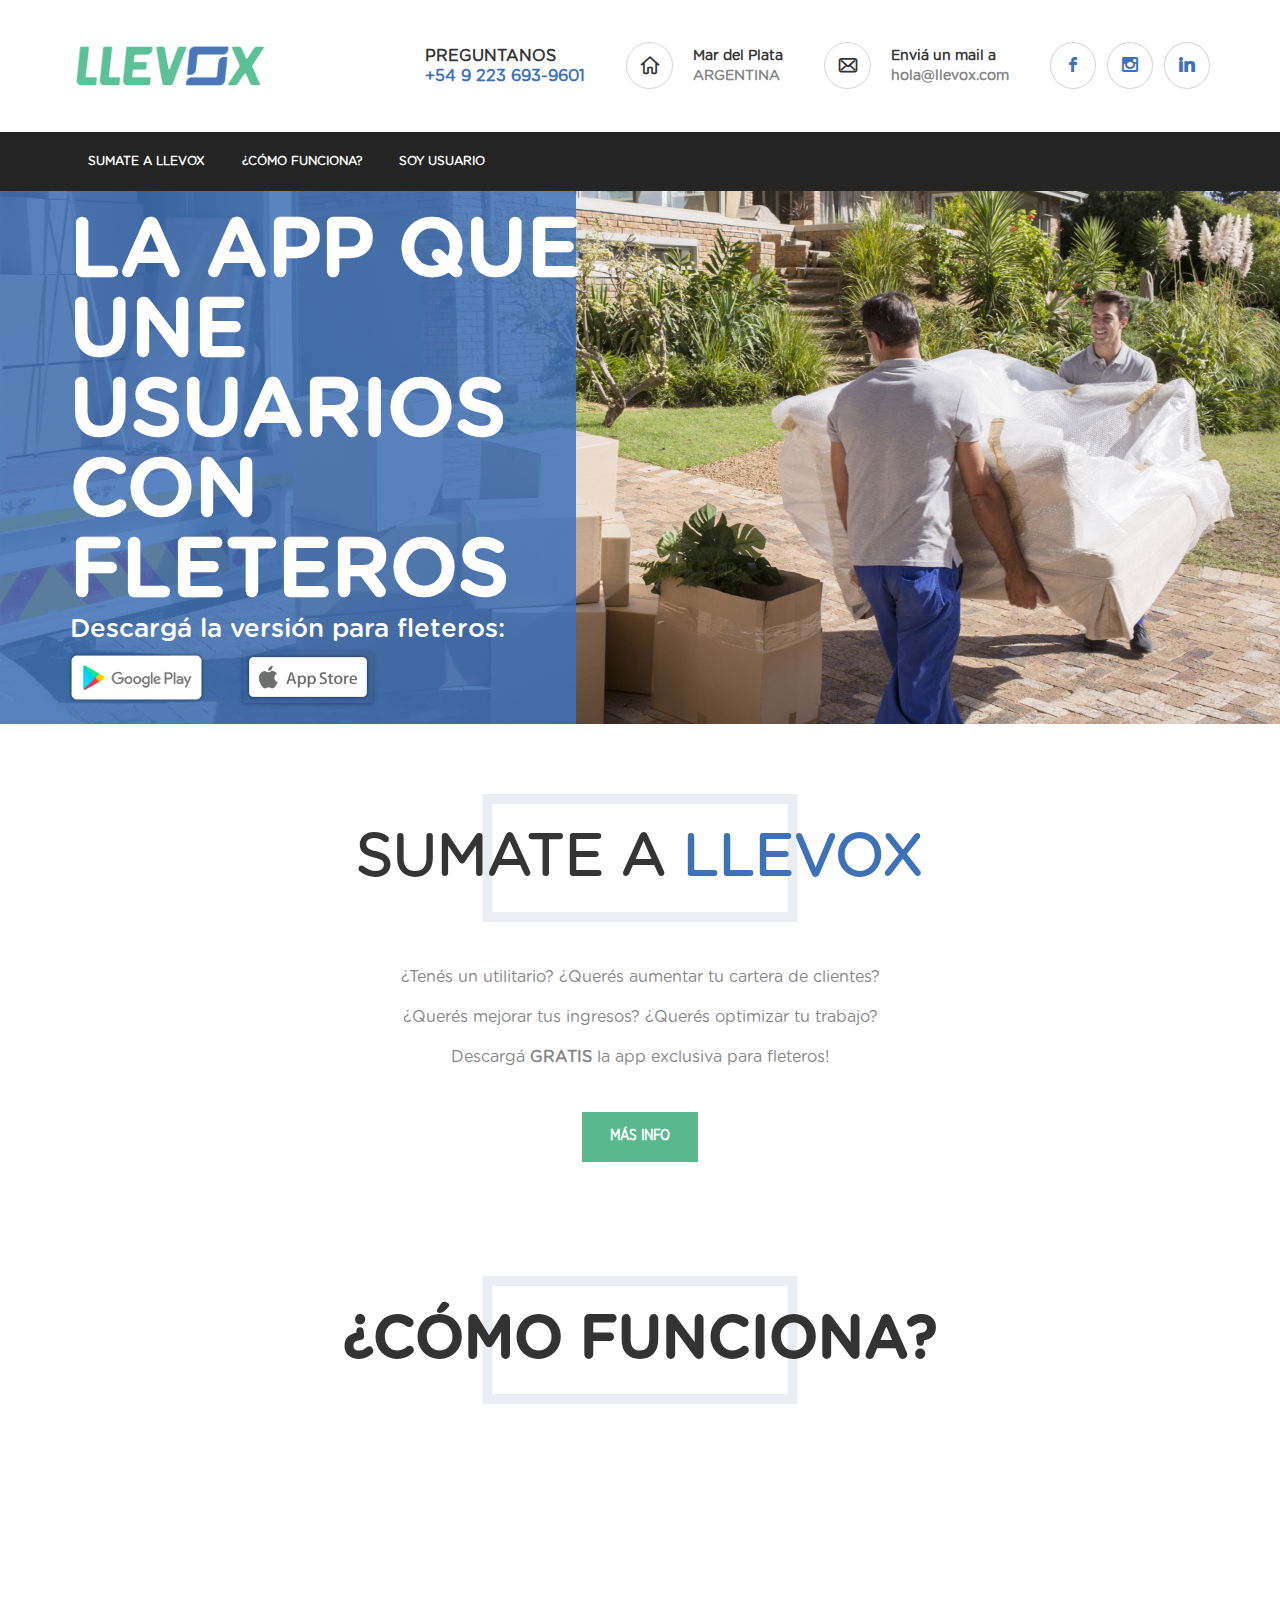
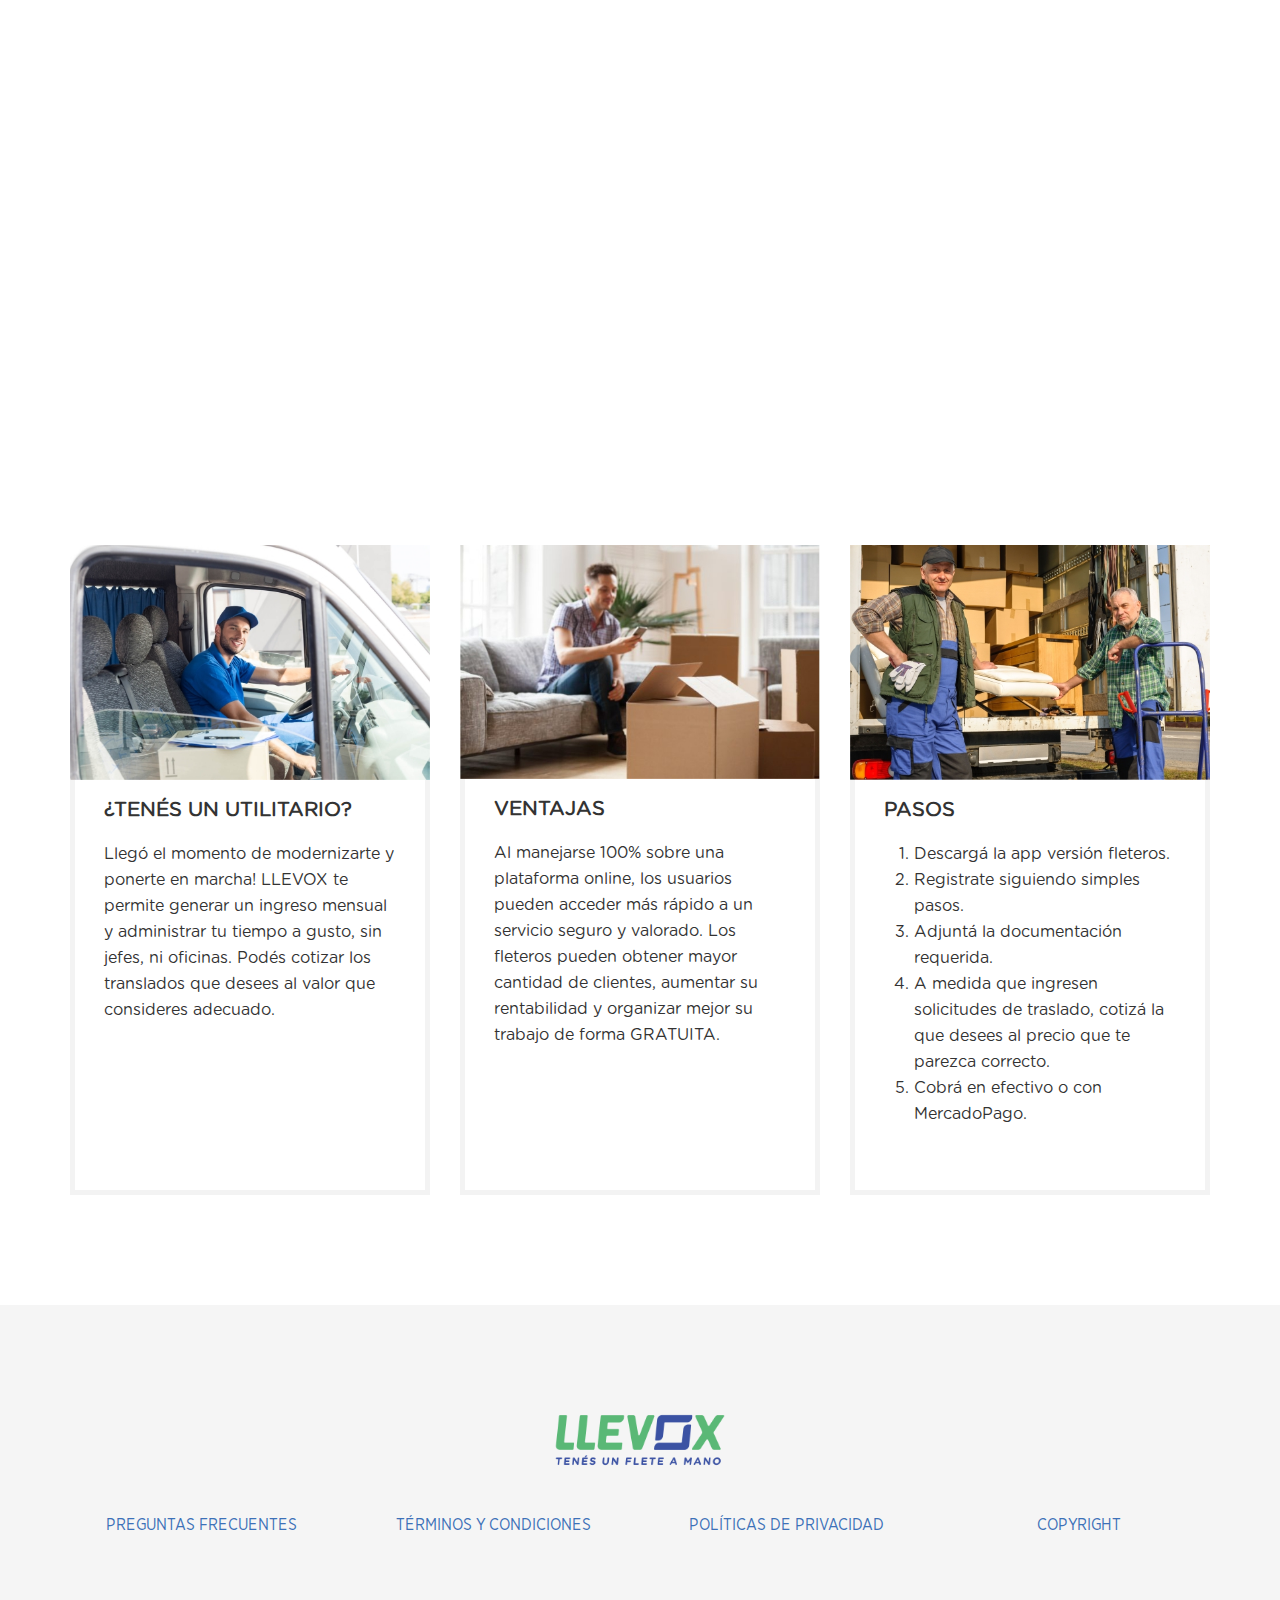
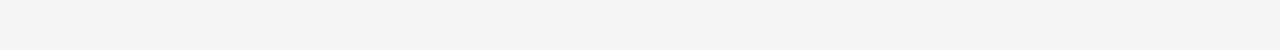
==== fleteros.html @ dd2db287 "Add files via upload" ====
<!DOCTYPE html>
<html class="no-js">

<head>
	<title>LLEVOX</title>
	<meta charset="utf-8" />
	<!--[if IE]>
      <meta http-equiv="X-UA-Compatible" content="IE=edge" />
    <![endif]-->
	<meta name="description" content="LLEVOX es una aplicación para celulares que conecta al usuario con el
	fletero que se adecue a sus necesidades para que sus traslados sean
	prácticos, confiables y al mejor precio del mercado." />
	<meta name="keywords" content="Llevox, fletes, mudanzas, transporte de materiales, mar del plata, argentina" />
	<meta name="viewport" content="width=device-width, initial-scale=1" />

	<!-- Place favicon.ico and apple-touch-icon.png in the root directory -->
	<link rel="icon" type="image/vnd.microsoft.icon" href="Favicon_LLEVOX_16x16.ico" sizes="16x16">
	<link rel="icon" type="image/vnd.microsoft.icon" href="Favicon_LLEVOX_24x24.ico" sizes="24x24">
	<link rel="icon" type="image/vnd.microsoft.icon" href="Favicon_LLEVOX_32x32.ico" sizes="32x32">
	<link rel="icon" type="image/vnd.microsoft.icon" href="Favicon_LLEVOX_48x48.ico" sizes="48x48">	
	<link rel="icon" type="image/vnd.microsoft.icon" href="Favicon_LLEVOX_64x64.ico" sizes="64x64">	

	<link rel="stylesheet" href="css/bootstrap.min.css" />
	<link rel="stylesheet" href="css/main.css" id="color-switcher-link" />
	<link rel="stylesheet" href="css/animations.css" />
	<link rel="stylesheet" href="css/fonts.css" />
	<script src="js/vendor/modernizr-2.6.2.min.js"></script>

	<!-- Global site tag (gtag.js) - Google Analytics -->
	<script async src="https://www.googletagmanager.com/gtag/js?id=UA-165878537-1"></script>
	<script>
		window.dataLayer = window.dataLayer || [];
		function gtag(){dataLayer.push(arguments);}
		gtag('js', new Date());

		gtag('config', 'UA-165878537-1');
	</script>

	<!-- Facebook Pixel Code -->

	<script>
		!function(f,b,e,v,n,t,s)
		{if(f.fbq)return;n=f.fbq=function(){n.callMethod?
		n.callMethod.apply(n,arguments):n.queue.push(arguments)};
		if(!f._fbq)f._fbq=n;n.push=n;n.loaded=!0;n.version='2.0';
		n.queue=[];t=b.createElement(e);t.async=!0;
		t.src=v;s=b.getElementsByTagName(e)[0];
		s.parentNode.insertBefore(t,s)}(window,document,'script',
		'https://connect.facebook.net/en_US/fbevents.js');
		fbq('init', '719729158803111');
		fbq('track', 'PageView');
	</script>
	
	<noscript>
		<img height="1" width="1"
		src="https://www.facebook.com/tr?id=719729158803111&ev=PageView
		&noscript=1"/>
	</noscript>
	
	<!-- End Facebook Pixel Code -->

</head>

<body>
	<div class="preloader">
		<div class="preloader_image"></div>
	</div>
	<!-- top header -->
	<section class="page_toplogo table_section ls mainpge_toplogo section_padding_25">
		<div class="container">
			<div class="row">
				<div class="col-sm-4 col-lg-3 text-center text-sm-left">
					<a href="http://llevox.com/" class="logo" target="_blank">
						<img src="images/static/LLEVOX_Flete_Mudanza.png" alt="logo_header" class="imageLogo" />
					</a>
				</div>
				<div class="col-sm-8 col-lg-9 text-center text-sm-right teasers-line">
					<a href="https://api.whatsapp.com/send?phone=5492236939601" 
						class="media inline-block text-uppercase semibold small-teaser text-left">
						<!-- <div class="media inline-block text-uppercase semibold small-teaser text-left"> -->
							<div class="grey bold">Preguntanos</div>
							+54 9 223 693-9601
						<!-- </div> -->
					</a>
					<div class="media inline-block small-teaser text-left teaser-link hidden-xs hidden-sm" >
						<span class="media-left media-middle">
							<span class="teaser_icon border_icon round">
								<i class="flaticon-house grey bold"></i>
							</span>
						</span>
						<span class="media-body media-middle semibold">
							<span class="bold grey">Mar del Plata</span>
							<br />ARGENTINA
						</span>
					</div>
					<a class="media inline-block small-teaser text-left teaser-link hidden-xs hidden-sm"
						href="mailto:hola@llevox.com">
						<span class="media-left media-middle">
							<span class="teaser_icon border_icon round">
								<i class="flaticon-envelope grey bold"></i>
							</span>
						</span>
						<span class="media-body media-middle semibold">
							<span class="bold grey">Enviá un mail a</span>
							<br />
							hola@llevox.com
						</span>
					</a>
					<div>
						<a href="https://www.facebook.com/Llevox" target="_blank"
							class="social-icon border-icon rounded-icon theme-color2-icon soc-facebook"></a>
						<a href="https://www.instagram.com/llevox/" target="_blank"
							class="social-icon border-icon rounded-icon theme-color2-icon soc-instagram"></a>
						<a href="https://ar.linkedin.com/company/llevox" target="_blank"
							class="social-icon border-icon rounded-icon theme-color2-icon soc-linkedin"></a>
					</div>
				</div>
			</div>
		</div>
	</section>

	<header class="cs page_header header_darkgrey ms toggle_menu_left">
		<div class="container">
			<div class="row">
				<div class="col-md-9">
					<!-- main nav start -->
					<nav class="mainmenu_wrapper">
						<ul class="mainmenu nav sf-menu">
                            <li>
								<a href="#soyfletero">SUMATE A LLEVOX</a>
							</li>
							<li>
								<a href="#funcionamiento">¿CÓMO FUNCIONA?</a>
							</li>
							<li>
								<a href="index.html">SOY USUARIO</a>
							</li>
						</ul>
					</nav>
					<!-- eof main nav -->
				</div>
				<div class="col-md-3 text-right">
					<span class="toggle_menu">
						<span></span>
					</span>
				</div>
			</div>
		</div>
	</header>

	<section class="intro_section page_mainslider">
	<ul class="slides">
		<li class="cs flex-active-slide">
			<img src="images/carousel_fletero/Fleteros_01.jpg" alt="pedí un Llevox" draggable="false" class="image1">
			<img src="images/carousel_fletero/Fletero_mobile.jpg" alt="pedí un Llevox" draggable="false" class="image2">
			<div class="bg_overlay">
			</div>	
			<div class="container">
				<div class="row">
					<div class="col-sm-12">
						<div class="slide_description_wrapper">
							<div class="slide_description">
								<div>
									<p class='big'>
										LA APP QUE</br> UNE USUARIOS </br>CON FLETEROS
									</p>
								</div>      
								<div>
									<p class="descarga">Descargá la versión para fleteros:</p>
									<div class="slider-bottons">
										<a href="https://play.google.com/store/apps/llevox-fleteros" ><img src="images/static/Google_Play.png" alt="" class="google_img"></a>
										<a href="https://www.apple.com/ios/app-store/llevox-fleteros" ><img src="images/static/App_Store.png" alt="" class="ios_img"></a>
									</div>
								</div>
							</div>
							
						</div>
					</div>
				</div>		
			</div>
		</li>
	</ul>
	</section>
	
	<section id="soyfletero" class="ls section_padding_top_30 page_about"> 
		<div class="container">
			<div class="row topmargin_30">
				<div class="col-sm-12 text-center">
					<div class="framed-heading">
						<h2 class="section_header">
							SUMATE A</span>
							<span class="highlight2 ">Llevox</span>
						</h2>
					</div>
					<div class="col-md-12">
						<p>¿Tenés un utilitario? ¿Querés aumentar tu cartera de clientes?</p>
						<p>¿Querés mejorar tus ingresos? ¿Querés optimizar tu trabajo?</p>
						<p>Descargá <strong>GRATIS</strong> la app exclusiva para fleteros!</p>							
						
						<a href="#funcionamiento" class="theme_button color3 topmargin_30">Más info</a>
					</div>
				</div>
			</div>
		</div>
	</section>

	<div class="container separador1">
		<!-- separador -->
	</div>	
	<div id="funcionamiento" class="container">
        <div class="row topmargin_30">
            <div class="col-sm-12 text-center">
                <div class="framed-heading">
                    <h2 class="section_header">
                        <span> ¿Cómo funciona?</span>
                    </h2>
                </div>
            </div>

            <div class="col-sm-12 text-center">
                <div class="video-responsive">
                    <iframe width="560" height="315" src="https://www.youtube.com/embed/78ozvkGIQvk" frameborder="0" allow="accelerometer; autoplay; encrypted-media; gyroscope; picture-in-picture" allowfullscreen></iframe>
                </div>
            </div>
        </div>
	</div>		
		
    <div class="container">
        <div class="row">
            <div class="col-md-4 col-sm-6">
                <article class="vertical-item content-padding with_border blog-item card">
                    <div class="item-media">
                        <img src="images/static/LLEVOX_Fletero_Utilitario.jpg" alt="">
                    </div>
                    <div class="item-content">
                        <header class="entry-header">
                            <h3 class="entry-title">
                                ¿TENÉS UN UTILITARIO?
                            </h3>
                        </header>
                        <p>
                            Llegó el momento de modernizarte y ponerte en marcha! LLEVOX te permite generar un ingreso mensual y administrar tu tiempo a gusto, sin jefes, ni oficinas. Podés cotizar los translados que desees al valor que consideres adecuado.
                        </p>
                    </div>
                </article>
            </div>

            <div class="col-md-4 col-sm-6">
                <article class="vertical-item content-padding with_border blog-item card">
                    <div class="item-media">
                        <img src="images/static/LLEVOX_Fletero_Ventajas.jpg" alt="">
                    </div>
                    <div class="item-content">
                        <header class="entry-header">
                            <h3 class="entry-title">
                                VENTAJAS
                            </h3>
                        </header>

                        <p>
                            Al manejarse 100% sobre una plataforma online, los usuarios pueden acceder más rápido a un servicio seguro y valorado. Los fleteros pueden obtener mayor cantidad de clientes, aumentar su rentabilidad y organizar mejor su trabajo de forma GRATUITA.
                        </p>

                    </div>
                </article>
            </div>

            <div class="col-md-4 col-sm-6">
                <article class="vertical-item content-padding with_border blog-item card">
                    <div class="item-media">
                        <img src="images/static/LLEVOX_Fletero_Pasos.jpg" alt="">
                    </div>
                    <div class="item-content">
                        <header class="entry-header">

                            <h3 class="entry-title">
                                PASOS
                            </h3>

                        </header>
                        
                            <ol>
                                <li>Descargá la app versión fleteros.</li>
                                <li>Registrate siguiendo simples pasos.</li>
                                <li>Adjuntá la documentación requerida.</li>
                                <li>A medida que ingresen solicitudes de traslado, cotizá la que desees al precio que te parezca correcto.</li>
                                <li>Cobrá en efectivo o con MercadoPago.</li>
                            </ol>
                        
                    </div>
                </article>
            </div>
            
        </div>
        <div class="container separador2">
            <!-- separador -->
        </div>
    </div>
	
	<footer class="page_footer ls ms color section_padding_top_75 section_padding_bottom_100 columns_margin_bottom_10">
		<div class="container">
			<div class="row">
				<div class="col-md-12 col-sm-12 text-center">
					<a href="http://llevox.com"><img src="images/static/logo.gif" alt="LLEVOX logo" class="imageLogo" /></a>
				</div>
			</div>
			<div class="row text-center">
				<div class="col-md-3 col-sm-6">
					<a href="" class="media text-center small-teaser  " data-toggle="modal" data-target="#Frecuentes">
						PREGUNTAS FRECUENTES</a>
				</div>
				<div class="col-md-3 col-sm-6">
					<a href="" class="media text-center small-teaser " data-toggle="modal" data-target="#Terminos">TÉRMINOS Y CONDICIONES</a>
				</div>
				<div class="col-md-3 col-sm-6">
					<a href="" class="media text-center small-teaser " data-toggle="modal" data-target="#Politicas" >POLÍTICAS DE PRIVACIDAD</a>
				</div>
				<div class="col-md-3 col-sm-6">
					<a href="" class="media text-center small-teaser " data-toggle="modal" data-target="#Copyright">COPYRIGHT</a>
				</div>

			</div>
		</div>
	</footer>
  
	<!-- Modal Copyright-->
	<div class="modal fade" id="Copyright" tabindex="-1" role="dialog" aria-labelledby="myModalLabel">
		<div class="modal-dialog modal-lg" role="document">
			<div class="modal-content">
				<div class="modal-header">
					<button type="button" class="close" data-dismiss="modal" aria-label="Close"><span aria-hidden="true">&times;</span></button>
					<h3 class="modal-title" id="myModalLabel">Copyright</h3>
				</div>
					<div class="modal-body">
						<div class="">
							<a href="http://llevox.com/" class="logo" target="_blank">
								<img src="images/static/logo.gif" alt="logo" class="imageLogo" />
							</a>
						</div>
						<div class="seccion_usuarios">
							<h3>Copyright</h3>
							<div class="pad_p_modal">
								<p class="text-justify">El Copyright de este sitio es propiedad privada e incluye la propiedad intelectual de todos los textos, fotografías, dibujos, logotipos, slogans y marcas registradas por LLEVOX o por terceras partes.</p>
							</div>
							<div class="pad_p_modal">
								<p class="text-justify">Este sitio solo debe utilizarse para la compra de servicios o para obtener algún tipo de información sobre los mismos. El diseño gráfico de este sitio, las ilustraciones, íconos, fotografías, textos y slogans están debidamente registrados, por lo cual no pueden ser utilizados, copiados ni imitados, sin mediar autorización escrita previa por parte de LLEVOX.</p>
							</div>
							<div class="pad_p_modal">
								<p class="text-justify">Nuestros logos no podrán ser utilizados bajo ninguna circunstancia en alguna manera que implique sponsoreo o auspicio de LLEVOX sin mediar autorización escrita previa.</p>
							</div>
							<div class="pad_p_modal">
								<p class="text-justify">La marca LLEVOX, su logotipo, isotipo y monograma, sus submarcas, los dominios llevox.com, llebox.com, llevox.com.ar y llebox.com.ar y su marca identificatoria, se encuentran debidamente registrados por lo cual no pueden ser copiados, imitados ni utilizados, completa o parcialmente, sin la autorización escrita de LLEVOX.</p>
							</div>
						</div>
					</div>
				<div class="modal-footer">
					<button type="button" class="btn btn-default" data-dismiss="modal">CERRAR</button>
				</div>
			</div>
		</div>
	</div>

	<!-- Modal POLITICAS-->
	<div class="modal fade" id="Politicas" tabindex="-1" role="dialog" aria-labelledby="Politicas">
		<div class="modal-dialog modal-lg" role="document">
			<div class="modal-content">
				<div class="modal-header">
					<button type="button" class="close" data-dismiss="modal" aria-label="Close"><span aria-hidden="true">&times;</span></button>
					<h3 class="modal-title" id="myModalLabel">POLÍTICAS</h3>
				</div>
				<div class="modal-body">
					<div class="">
						<a href="http://llevox.com/" class="logo" target="_blank">
							<img src="images/static/logo.gif" alt="logo" class="imageLogo" />
						</a>
					</div>
					<div class="seccion_usuarios">
					<h3>ACLARACIÓN</h3>
					<div class="pad_p_modal">
						<p class="text-justify">Todos nuestros términos, condiciones y políticas pueden modificarse periódicamente sin mediar aviso al usuario. Te recomendamos que ingreses periódicamente a esta sección de modo de estar actualizado sobre las modificaciones realizadas en nuestras Políticas de Privacidad. Cuando se publiquen cambios se indicará la fecha de introducción de los mismos, teniendo el usuario 5 días a partir de dicha fecha para manifestar si no está de acuerdo con dichos cambios. Vencido dicho plazo, de no mediar aviso, se considerará que el usuario acepta los nuevos Términos y Condiciones.</p>
						<p class="text-justify">Tu información personal es muy valiosa para nosotros y trabajamos responsablemente para protegerla y mantenerla en forma confidencial. Es muy importante que antes de usar el sitio web y la aplicación de LLEVOX comprendas en su totalidad nuestras Políticas de Privacidad por lo cual te solicitamos que te tomes unos minutos y las leas en forma completa.</p>
						<p class="text-justify">Mediante el uso del sitio web y la aplicación aceptás que tu información personal sea utilizada en la forma en que se determina en estas Políticas y manifestás tu acuerdo total con todas las cláusulas que la componen.</p>
					</div>

					<h3>GENERAL</h3>
					
					<div class="pad_p_modal">
						<p class="text-justify">Creemos que el cuidado de la privacidad es uno de los componentes fundamentales del valor que queremos ofrecer a nuestros usuarios, y una de nuestras responsabilidades más importantes por lo que hacemos enormes esfuerzos para mantener protegida tu información personal y para ofrecerte una experiencia segura de navegación del sitio y la aplicación. Por eso LLEVOX bajo ninguna circunstancia comercializará o compartirá los nombres, direcciones, mails, celulares ni cualquier otro tipo de información personal de nuestros Usuarios con terceras partes, a menos que el gobierno o la justicia así lo determinen bajo cualquier razón, o que sea requerido por la policía de investigación bajo sospecha de actividades ilegales, bajo cargos de fraude, piratería informática o violación de los derechos de autor. En estos casos LLEVOX colaborará con la autoridad competente de modo de proteger al resto de los usuarios y proteger nuestra empresa. Colectaremos información personal de nuestros usuarios a través del uso de este sitio web y de la aplicación. Archivaremos y utilizaremos dichos registros únicamente con el propósito de conocerte mejor y determinar tus necesidades para satisfacerlas, a menos que nos manifiestes tu acuerdo para utilizarla en otra forma o que las leyes permitan el uso de la misma de otro modo. LLEVOX podrá compartir tu información personal con otras asociaciones, agencias de publicidad y otros websites exclusivamente para brindarte un mejor servicio, bajo estrictas normas de seguridad. LLEVOX no podrá controlar a dichas terceras partes más allá de controlar las normas acordadas en su contratación. Las Políticas de Privacidad de dichas empresas es exclusiva responsabilidad de las mismas. LLEVOX por ninguna razón venderá, alquilará o negociará tu información personal. En caso de que LLEVOX sea adquirida por otra entidad, tu información personal dentro de las bases de datos de la empresa será parte de dicha adquisición.</p>
					</div>
					
					<h3>¿CÓMO RECOLECTAMOS TU INFORMACIÓN?</h3>
					<div class="pad_p_modal">
						<p class="text-justify">Recolectamos tu información de múltiples maneras. Por ejemplo: completando el alta de usuario en la aplicación de LLEVOX; completando un formulario en nuestro sitio web llevox.com, por celular o WhatsApp al <a href="tel:+5492236939601">+54 9 223 693-9601</a>, por mail a <a href="mailto:hola@llevox.com">hola@llevox.com</a> o enviándonos un mensaje a través de <a href="https://www.instagram.com/llevox/">Instagram/LLEVOX</a> o <a href="https://www.facebook.com/Llevox">Facebook/LLEVOX</a>; cuando nos solicitás ser incluido en nuestra base de mails; cuando hacés comentarios en nuestras redes sociales Instagram, Facebook, LinkedIn o YouTube. Almacenamos tu información en una base de datos segura. Bajo ninguna circunstancia brindaremos esta información a otras personas u organizaciones salvo en las situaciones detalladas en la cláusula general de estas Políticas de Privacidad.</p>
					</div>

					<h3>¿COMO UTILIZAREMOS TU INFORMACIÓN PERSONAL?</h3>
					<div class="pad_p_modal">
						<p class="text-justify">Utilizaremos dicha información para procesar un traslado, enviarte información que nos hayas solicitado o responder un mail que nos hayas escrito. Para brindarte un servicio personalizado, informarte acerca de novedades de nuestra empresa, promociones y acciones de marketing directo. También la utilizaremos para invitarte a participar de eventos, encuestas o sorteos. Si no deseás recibir información de este tipo, podés comunicarte con nosotros completando un formulario en nuestro sitio web llevox.com, por celular o WhatsApp al <a href="tel:+5492236939601">+54 9 223 693-9601</a>, por mail a hola@llevox.com o enviándonos un mensaje a través de Instagram/LLEVOX o Facebook/LLEVOX.</p>
					</div>

					<h3>MODIFICACIONES DE LA INFORMACIÓN</h3>
					<div class="pad_p_modal">
						<p class="text-justify">LLEVOX te permite modificar tu información, actualizarla o corregirla cuando lo desees. Podés indicarnos cuáles son los cambios solicitados completando un formulario en nuestro sitio web llevox.com, por celular o WhatsApp al <a href="tel:+5492236939601">+54 9 223 693-9601</a>, por mail a <a href="mailto:hola@llevox.com">hola@llevox.com</a> o enviándonos un mensaje a través de <a href="https://www.instagram.com/llevox/">Instagram/LLEVOX</a> o <a href="https://www.facebook.com/Llevox">Facebook/LLEVOX</a>.</p>
					</div>

					<h3>PRIVACIDAD DE MENORES (CAPACIDAD LEGAL PARA CONTRATAR)</h3>
					<div class="pad_p_modal">
						<p class="text-justify">Los menores pueden no ser capaces de comprender nuestros Términos y Condiciones en su totalidad, ni nuestras Políticas de Privacidad, ni decidir apropiadamente entre las opciones disponibles. Por lo cual consideramos muy importante que sus padres, tutores o encargados ingresen a nuestro sitio web y lean en forma completa nuestros Términos y Condiciones y Políticas de Privacidad y enseñen a los menores cómo proteger su información personal y cómo utilizar nuestro sitio web y aplicación. Como consecuencia, determinamos que nuestro servicio sólo están disponibles para personas que tengan capacidad legal para contratar. Quienes no cumplan estas condiciones no podrán realizar operaciones en la aplicación, ni registrar su información personal. Si así lo hicieran sus padres, tutores o encargados serán responsables por todas sus acciones y omisiones. Cualquier tipo de información provista o traslados realizados por menores o por personas que carezcan de capacidad legal para contratar deben tener el previo consentimiento de sus padres, tutores o encargados.</a>.</p>
					</div>

					<h3>OTRA POLÍTICA DE PRIVACIDAD QUE DEBÉS TENER EN CUENTA</h3>
					<div class="pad_p_modal">
						<p class="text-justify">Sé cuidadoso con el uso de tu información personal. Nunca olvides salir del sitio web y de la aplicación completamente luego de realizar un traslado de modo que nadie pueda obtener tus datos personales, especialmente si compartís una computadora, tablet o celutar, o la utilizás en algún espacio público como un Ciber Café. Como individuo sos responsable por la seguridad en el acceso a tu dispositivo electrónico y a tu información personal.</p>
					</div>

					<h3>COOKIES</h3>
					<div class="pad_p_modal">
						<p class="text-justify">Cuando ingresás a nuestro sitio web y aplicación y te registrás, tu registro nos permite saber automáticamente que tipo de dispositivo electrónico y sistema operativo utilizás. Como muchos otros sitios web, LLEVOX utiliza tecnología de cookies. Cuando te registrás por primera vez, las cookies te identifican como un registro único. Las cookies son pequeños archivos instalados en tu disco rígido que se utilizan para recordar tu número de contraseña, tu usuario, preferencias, actividades en algunas páginas, detectar tu visita al sitio web, saber que partes del sitio son más populares, que acciones realizás en el mismo y cuanto tiempo permanecés. También nos permiten investigar el tránsito de los navegantes en el sitio web de modo de mejorarlo. El uso de cookies nos permite brindarte un servicio más ágil y una experiencia de navegación personalizada. La instalación, permanencia y existencia de cookies en tu dispositivo electrónico depende de tu exclusiva voluntad. Si así lo deseas, podés configurarlo de modo que no acepte cookies.</p>
					</div>

					<h3>LÍMITE DE RESPONSABILIDAD</h3>
					<div class="pad_p_modal">
						<p class="text-justify">No podemos garantizar el interrumpido acceso seguro a nuestro sitio web y aplicación, ni al sistema de pago de MercadoPago, ya que la operación de nuestro sitio web y aplicación puede ser interferidos por numerosos factores fuera de nuestro control.</p>
					</div>

					<h3>ACEPTACIÓN DE NUESTRA POLÍTICA DE PRIVACIDAD</h3>
					<div class="pad_p_modal">
						<p class="text-justify">Utilizar nuestro sitio web y nuestra aplicación significa que comprendés en forma total estas Políticas de Privacidad y que estás en total acuerdo con todas las condiciones y reglas que las comprenden. Reconocemos tu derecho a acceder, cancelar y actualizar tu información personal y a oponerte al tratamiento de la misma. Los usuarios garantizan y responden, en cualquier caso, por la veracidad, exactitud, vigencia y autenticidad de los datos personales facilitados y se comprometen a mantenerlos debidamente actualizados. Mantendremos en nuestros archivos la información personal que nos hayas solicitado retirar con la finalidad de resolver disputas o reclamos, detectar problemas o incidencias y solucionarlas, y darle cumplimiento a nuestros Términos y Condiciones.</p>
					</div>

				</div>
				</div>
				<div class="modal-footer">
					<button type="button" class="btn btn-default" data-dismiss="modal">CERRAR</button>
				</div>
			</div>
		</div>
	</div>

	<!-- Modal TERMINOS-->
	<div class="modal fade" id="Terminos" tabindex="-1" role="dialog" aria-labelledby="Terminos">
		<div class="modal-dialog modal-lg" role="document">
			<div class="modal-content">
				<div class="modal-header">
					<button type="button" class="close" data-dismiss="modal" aria-label="Close"><span aria-hidden="true">&times;</span></button>
					<h4 class="modal-title" id="myModalLabel">TÉRMINOS Y CONDICIONES</h4>
				</div>
				<div class="modal-body">
					<div class="">
						<a href="http://llevox.com/" class="logo" target="_blank">
							<img src="images/static/logo.gif" alt="logo" class="imageLogo" />
						</a>
					</div>
					<div class="seccion_fleteros">
						<h3>GENERAL</h3>
						<div class="pad_p_modal">
							<p class="text-justify">Al utilizar el sitio web y la aplicación de LLEVOX manifestás tu aceptación y acuerdo con las condiciones planteadas en los Términos y Condiciones. El conocimiento de nuestros Términos y Condiciones y la utilización de el sitio web y la aplicación no implican que exista algún tipo de asociación, sociedad ni relación de dependencia entre LLEVOX y vos, por lo tanto acordás no realizar ningún tipo de actividad presentándote como representante, agente o empleado de LLEVOX, deslindando a LLEVOX de toda responsabilidad en relación con cualquier acto u omisión de tu parte.</p>
						</div>

						<h3>POLÍTICAS DE PRIVACIDAD</h3>
						<div class="pad_p_modal">
							<p class="text-justify">Creemos que el cuidado de la privacidad es uno de los componentes fundamentales del valor que queremos ofrecer a nuestras consumidoras. Por eso LLEVOX bajo ninguna circunstancia comercializará o compartirá los nombres, direcciones, mails, celulares, ni cualquier otro tipo de información personal de nuestros usuarios con terceras partes, a menos que sea requerido por la ley en el marco de alguna disputa o proceso legal.</p>
							<p>Los detalles de tus traslados y pagos son manejados con extremo cuidado para mantener dichos datos seguros. No nos responsabilizamos por situaciones que puedan suceder por acciones o procedimientos de terceras partes que accedan a ellos de forma no autorizada.</p>
						</div>
						
						 
						<h3>POLÍTICAS DE COOKIES</h3>	
						<div class="pad_p_modal">
							<p class="text-justify">El sitio web www.llevox.com usa cookies para facilitar la utilización de nuestro sitio y adaptarlo mejor a tus intereses y necesidades. Con las cookies esto es posible porque el sitio puede leer y escribir estos pequeños ficheros de datos, recordando información importante que hará más cómoda tu navegación (por ejemplo, recordando tus ajustes preferidos o agilizando tu navegación). También empleamos las cookies para recopilar datos estadísticos consolidados y disociados que nos permiten entender cómo utilizás nuestro sitio y para mejorar la estructura y los contenidos del mismo, así como para interactuar con redes sociales o personalizar el contenido publicitario en base a un análisis de tus hábitos de navegación.</p>
						</div>
					</div>
				</div>
				<div class="modal-footer">
					<button type="button" class="btn btn-default" data-dismiss="modal">CERRAR</button>
				</div>
			</div>
		</div>
	</div>

	<!-- Modal FRECUENTES-->
	<div class="modal fade" id="Frecuentes" tabindex="-1" role="dialog" aria-labelledby="Frecuentes">
		<div class="modal-dialog modal-lg" role="document">
			<div class="modal-content">
				<div class="modal-header">
					<button type="button" class="close" data-dismiss="modal" aria-label="Close"><span aria-hidden="true">&times;</span></button>
					<h3 class="modal-title" id="myModalLabel">TÉRMINOS Y CONDICIONES</h3>
				</div>
				<div class="modal-body">
					<div class="seccion_usuarios">
						<div class="">
							<a href="http://llevox.com/" class="logo" target="_blank">
								<img src="images/static/logo.gif" alt="logo" class="imageLogo" />
							</a>
						</div>

					<div class="seccion_usuarios">
						<h3>PREGUNTAS FRECUENTES – Usuarios</h3>
						<ol>	
							<li>¿Qué es LLEVOX?</li>
							<div class="pad_p_modal">
								<p class="text-justify">LLEVOX es una <b>aplicación para celulares que te conecta con diferentes fleteros</b> para que te coticen los traslados que desees realizar y elijas el que consideres adecuado. Es una app que moderniza la comunicación entre usuarios y fleteros simplificando tus traslados al mejor precio del mercado. <b>LLEVOX es fácil, práctico y seguro!</b></p>
							</div>

							<li>¿Quiénes pueden usar LLEVOX?</li>
							<div class="pad_p_modal">
								<p class="text-justify"><b>Fleteros:</b> Personas que tengan un utilitario, camioneta o furgón habilitado para realizar traslados y deseen aumentar sus ingresos de manera fácil, práctica y segura.</p>
								<p class="text-justify"><b>Particulares:</b> Personas que tengan que trasladar electrodomésticos, muebles, objetos grandes y/o pesados, realizar una mudanza, etc.</p>
								<p class="text-justify"><b>Comerciantes:</b> Mayoristas, fábricas, distribuidores, centros comerciales, comercios y pymes que necesiten trasladar mercadería.</p>
							</div>

							<li>¿Qué días y en qué horarios está disponible el servicio?</li>
							<div class="pad_p_modal">
								<p class="text-justify">está disponible online las 24 horas del día, los 365 días del año. <b>Podrás programar tus traslados el día y la hora que desees</b>. La posibilidad de realizarlo dependerá de que uno o más fleteros estén disponibles y coticen tu traslado.</p>
							</div>	

							<li>¿Puedo hacer varios traslados desde una misma cuenta?</li>
							<div class="pad_p_modal">
								<p class="text-justify"><b>Sí.</b> Podés solicitar tantos traslados como desees.</p>
							</div>	
							
							<li>¿Qué tipos de vehículos me envían cotizaciones?</li>
							<div class="pad_p_modal">
								<p class="text-justify">Vehículos de todo tipo: utilitarios, camionetas y furgones que cumplen con las normas vigentes y se adaptan a tus necesidades para trasladar lo que necesites.</p>
							</div>
							
							<li>¿Todos los fleteros están verificados?</li>
							<div class="pad_p_modal">
								<p class="text-justify">Sí. <b>Todos los fleteros adheridos a LLEVOX cumplen con los requisitos y normativas vigentes</b>: Patente, Seguro, Habilitación para el Transporte de Carga, VTV, etc.</p>
							</div>

							<li>¿Todas las cargas están aseguradas?</li>
							<div class="pad_p_modal">
								<p class="text-justify">Sí. <b>Todas las cargas viajan aseguradas</b> con un "Seguro Mínimo” y si querés asegurar tu carga por un monto mayor, podés seleccionar las opciones “Seguro Adicional” o "Seguro Adicional Plus”.</p>
							</div>
							
							<li>¿LLEVOX supervisa los traslados?</li>
							<div class="pad_p_modal">
								<p class="text-justify">Sí. <b>Supervisamos cada traslado de principio a fin</b> para garantizar que todos los fleteros cumplan con los requisitos establecidos por LLEVOX. De esta manera aseguramos tu conformidad y satisfacción. Los usuarios confían en el respaldo de LLEVOX y en que los fleteros registrados les brindarán un excelente servicio.</p>
							</div>
						
							<li>¿Quién establece el valor del traslado?</li>
							<div class="pad_p_modal">
								<p class="text-justify"><b>Recibirás cotizaciones de diferentes fleteros</b> y podrás elegir la que consideres más adecuada según el tiempo de respuesta, el tipo de vehículo, el precio, la calificación del fletero, etc.</p>
							</div>

							<li>¿Qué incluyen las cotizaciones que recibo de los fleteros?</li>
							<div class="pad_p_modal">
								<p class="text-justify">Las cotizaciones del traslado que desees realizar incluyen el <b>costo del traslado, el uso del servicio y el seguro de la carga</b>. La suma de estos tres conceptos es el valor que deberás abonar por MercadoPago o al fletero en Efectivo cuando realice el traslado. Por ejemplo: Traslado $800 + Servicio $100 + Seguro $50. Total que deberás abonar en tu cuenta de MercadoPago o en Efectivo: $950.</p>
							</div>

							<li>¿Cómo puedo abonar el traslado?</li>
							<div class="pad_p_modal">
								<p class="text-justify">Podés abonar por <b>MercadoPago</b> con tarjeta de débito, tarjeta de crédito o realizando una transferencia entre cuentas. Y sino en <b>Efectivo</b> al fletero cuando realiza el traslado.</p>
							</div>

							<li>¿Puedo contactar al fletero por fuera de la aplicación?</li>
							<div class="pad_p_modal">
								<p class="text-justify"><b>Sí</b>. Una vez confirmado el traslado, se habilitará un <b>chat</b> donde podrás comunicarte directamente con el fletero. Por otro lado, en la opción “Traslados” de la aplicación, tenés que seleccionar el traslado del fletero que querés contactar y luego seleccionar la opción “Detalles”. Allí figurará el <b>celular del fletero</b> para que puedas comunicarte con él en caso de considerarlo necesario. Y lo mismo podrá hacer el fletero en caso de necesitar contactarse con vos por algún motivo relacionado con el traslado. </p>
							</div>

							<li>¿Puedo repetir un mismo envío?</li>
							<div class="pad_p_modal">
								<p class="text-justify"><b>Sí</b>. Tenés que ingresar a la opción “Traslados” de la aplicación, luego seleccionar el traslado que querés repetir y, por último, seleccionar la opción “Repetir Traslado".</p>
							</div>
						
							<li>¿Puedo cancelar el traslado?</li>
							<div class="pad_p_modal">
								<p class="text-justify"><b>Sí</b>. Tenés que ingresar a la opción “Traslados” de la aplicación, luego seleccionar el traslado que querés cancelar y, por último, seleccionar la opción “Cancelar Traslado”.</p>
							</div>

							<li>¿Qué pasa ante la cancelación del traslado?</li>
							<div class="pad_p_modal">
								<p class="text-justify">En caso de cancelación del servicio, por tu parte o por decisión del fletero, <b>automáticamente se dará de baja el traslado y te reintegraremos el dinero</b> en el medio de pago que hayas utilizado para abonar el traslado: efectivo, tarjeta de débito, tarjeta de crédito o en tu cuenta de MercadoPago.</p>
							</div>

							<li>¿Hay penalidades por cancelar el traslado?</li>
							<div class="pad_p_modal">
								<p class="text-justify"><b>No</b>. Pero te pedimos que hagas la cancelación del traslado lo antes posible para evitar que el fletero tenga un disgusto por haber perdido tiempo y dinero.</p>
							</div>

							<li>¿En qué localidades está disponible LLEVOX?</li>
							<div class="pad_p_modal">
								<p class="text-justify">Por el momento sólo operamos en la ciudad de <b>Mar del Plata</b>. Próximamente estaremos ofreciendo servicios de traslado en otras localidades del país.</p>
							</div>

							<li>¿Qué elementos NO se pueden trasladar?</li>
							<div class="pad_p_modal">
								<p class="text-justify">Armas, explosivos, drogas, productos ilícitos y productos que requieran refrigeración especial.</p>
							</div>

							<li>¿Mi servicio de traslado puede tener paradas intermedias?</li>
							<div class="pad_p_modal">
								<p class="text-justify"><b>No</b>. Por el momento sólo ofrecemos traslados de un punto A a un punto B. Contemplaremos esta posibilidad en una nueva versión.</p>
							</div>

							<li>¿Cómo califico al fletero por su trabajo?</li>
							<div class="pad_p_modal">
								<p class="text-justify">En la opción “Traslados” de la aplicación, tenés que seleccionar el traslado que quieras calificar y luego seleccionar la opción “Calificar al Fletero”. Allí podrás dar tu calificación y opinión sobre la calidad del servicio y la atención recibida. <b>¡Para nosotros es MUY IMPORTANTE que califiques al fletero para cada vez que finalice un traslado!</b></p>
							</div>

							<li>¿Cómo me contacto con LLEVOX?</li>
							<div class="pad_p_modal">
								<p class="text-justify">Podés comunicarte con nosotros completando un formulario en nuestro sitio web <a href="https://www.llevox.com"></a>llevox.com</a>, por celular o WhatsApp al <a href="tel:+5492236939601">+54 9 223 693-9601</a>, por mail a <a href="mailto:fletes@llevox.com">fletes@llevox.com</a> o enviándonos un mensaje a través de <a href="https://www.instagram.com/llevox/">Instagram/LLEVOX</a> o <a href="https://www.facebook.com/Llevox">Facebook/LLEVOX</a>.</p>
							</div>
						</ol>

					</div>	
					
					<div class="seccion_fleteros">
						<h3>PREGUNTAS FRECUENTES – Fleteros</h3>
						<ol>
							<li>¿Qué es LLEVOX?</li>
								<div class="pad_p_modal">
									<p class="text-justify">LLEVOX es una <b>aplicación para celulares que te conecta con diferentes usuarios</b> para que cotices los traslados que desees realizar al precio que consideres adecuado. Es una app que moderniza la comunicación entre usuarios y fleteros simplificando tu trabajo y mejorando	tu rentabilidad. <b>LLEVOX optimiza tu trabajo, capta más clientes y aumenta tus ingresos!</b></p>
								</div>	
							
							<li>¿Quiénes pueden usar LLEVOX?</li>
							<div class="pad_p_modal">
								<p class="text-justify"><b>Fleteros</b>: Personas que tengan un utilitario, camioneta o furgón habilitado para realizar traslados y deseen aumentar sus ingresos de manera fácil, práctica y segura.</p>
								<p class="text-justify"><b>Particulares</b>: Personas que tengan que trasladar electrodomésticos, muebles, objetos grandes y/o pesados, realizar una mudanza, etc.</p>
								<p class="text-justify"><b>Comerciantes</b>: Mayoristas, fábricas, distribuidores, centros comerciales, comercios y pymes que necesiten trasladar mercadería.</p>
							</div>	

							<li>¿Qué días y en qué horarios está disponible el servicio?</li>
							<div class="pad_p_modal">
								<p class="text-justify">LLEVOX está disponible online las 24 horas del día, los 365 días del año. <b>Podrás cotizar sólo los traslados que desees realizar</b>, según el día y la hora estipulados por el usuario. La posibilidad de que recibas una “Confirmación de Traslado” dependerá de la cantidad de fleteros que cotizaron dicho traslado y la elección del usuario.</p>
							</div>

							<li>¿Qué factores influyen en la elección del usuario?</li>
							<div class="pad_p_modal">
								<p class="text-justify">El usuario recibirá diferentes cotizaciones de traslado y podrá elegir la que considere más adecuada según el <b>precio</b>, el <b>tiempo de respuesta</b>, <b>la calificación del fletero</b>, el <b>tipo de vehículo</b>, <b>cantidad de traslados realizados</b>, etc.</p>
							</div>

							<li>¿Qué documentación necesito para darme de alta como fletero?</li>
							<div class="pad_p_modal">
								<p class="text-justify">Para darte de alta como fletero deberás seguir unos simples pasos. A medida que avances, la aplicación te irá pidiendo <b>tus datos</b>, <b>los datos del vehículo</b> y las fotos de la siguiente <b>documentación en regla y al día</b>: DNI, CUIT, Licencia de Conducir, Tarjeta Verde/Azul, Patente del Vehículo, Seguro del Vehículo, VTV y Habilitación para el Transporte de Carga. Más info <a>aquí</a>.</p>
							</div>

							<li>¿Qué pasa si no cumplo con la documentación necesaria para darme de alta?</li>
							<div class="pad_p_modal">
								<p class="text-justify">En caso de no cumplir con la documentación necesaria para darte de alta como fletero en LLEVOX, deberás <b>escribirnos</b> por mail a <a>fletes@llevox.com</a> o por WhatsApp al <a>+54 9 223 693-9601</a> y te indicaremos cómo proceder.</p>
							</div>

							<li>¿Todos los fleteros están verificados?</li>
							<div class="pad_p_modal">
								<p class="text-justify">Sí. <b>Todos los fleteros adheridos a LLEVOX cumplen con los requisitos y normativas vigentes</b>: Patente, Seguro, Habilitación para el Transporte de Carga, VTV, etc. Una vez que verifiquemos la documentación enviada recibirás una confirmación de “Alta de Fletero LLEVOX” y estarás habilitado para realizar traslados.</p>
							</div>

							<li>¿Cómo me entero si hay traslados para cotizar?</li>
							<div class="pad_p_modal">
								<p class="text-justify"><b>Recibirás notificaciones</b> en tu celular y también podrás acceder a la aplicación y chequear las cotizaciones que están pendientes de cotizar.</p>
							</div>

							<li>¿LLEVOX supervisa los traslados?</li>
							<div class="pad_p_modal">
								<p class="text-justify">Sí. <b>Supervisamos cada traslado de principio a fin</b> para garantizar que todos los fleteros cumplan con los requisitos establecidos por LLEVOX. De esta manera aseguramos tu conformidad y la satisfacción de los usuarios. Los usuarios confían en el respaldo de	LLEVOX y en que los fleteros registrados les brindarán un excelente servicio.</p>
							</div>

							
							<li>¿Cuál es la ventaja de pertenecer a LLEVOX?</li>
							<div class="pad_p_modal">
								<p class="text-justify">¡Si tenés un utilitario podés sumarte a LLEVOX y convertite en tu propio jefe! Modernizarte y optimizar tu trabajo, manejar tus horarios y usar tu tiempo libre para <b>ganar dinero extra</b>. Utilizando LLEVOX vas a generar más clientes, cobrar los traslados en el momento (en Efectivo o con MercadoPago) y obtener <b>beneficios para vos y tu vehículo</b>. </p>
							</div>

							<li>¿Puedo contactar al usuario por fuera de la aplicación?</li>
							<div class="pad_p_modal">
								<p class="text-justify">Sí. Una vez confirmado el traslado, se habilitará un <b>chat</b> donde podrás comunicarte directamente con el usuario. Por otro lado, en la opción “Traslados” de la aplicación, tenés que seleccionar el traslado del usuario que querés contactar y luego seleccionar la opción “Detalles”. Allí figurará el <b>celular del usuario</b> para que puedas comunicarte con él en caso de considerarlo necesario. Y lo mismo podrá hacer el usuario en caso de necesitar contactarse con vos por algún motivo relacionado con el traslado.</p>
							</div>

							<li>¿LLEVOX cobra comisión por usar la aplicación?</li>
							<div class="pad_p_modal">
								<p class="text-justify">Por usar la aplicación no tenés gastos extra. <b>PARA LOS FLETEROS LLEVOX ES GRATIS y no te cobra comisión</b>. Sólo deberás abonar la comisión que te retiene automáticamente MercadoPago por cada traslado que los usuarios abonen por dicho medio. Más info aquí.</p>
							</div>

							<li>¿Qué incluye la tarifa que abona el usuario?</li>
							<div class="pad_p_modal">
								<p class="text-justify">Cuando cotices el traslado que desees realizar, el usuario lo recibirá con un valor adicional por el uso del servicio y el seguro de la carga. El <b>costo del traslado + el uso del servicio + el seguro de la carga</b>, es el valor que el usuario te abonará a través de MercadoPago o personalmente en Efectivo cuando realices el traslado.</p>
							</div>

							<li>¿Cómo es el procedimiento de cobro entre el fletero y el usuario?</li>
							<div class="pad_p_modal">
								<p class="text-justify">Una vez que confirmás la realización del traslado, el usuario te abonará, <b>por MercadoPago o en Efectivo</b>, el costo del traslado, sumado al uso del servicio y al seguro de la carga. Por ejemplo: Traslado $800 + Servicio $100 + Seguro $50. Total que recibirás en tu cuenta de MercadoPago o en Efectivo: $950.</p>
							</div>

							<li>¿Cómo es el procedimiento de pagos entre el fletero y LLEVOX?</li>
							<div class="pad_p_modal">
								<p class="text-justify"><b>Una vez por mes recibirás un detalle de los traslados realizados y del valor que deberás reintegrarle a LLEVOX</b>. Tené en cuenta que además del costo del traslado, el usuario te abonó el uso del servicio y el seguro de la carga. Es por ello que cada 30 días deberás devolverle a LLEVOX (por MercadoPago o en Efectivo) lo que sumen dichos conceptos (servicio + seguro).</p>
							</div>

							<li>¿Todas las cargas están aseguradas?</li>
							<div class="pad_p_modal">
								<p class="text-justify">Sí. <b>Todas las cargas viajan aseguradas</b> con un "Seguro Mínimo” y si el usuario desea asegurar su carga por un monto mayor, puede seleccionar las opciones “Seguro Adicional” o "Seguro Adicional Plus”.</p>
							</div>

							<li>¿Puedo cancelar el traslado una vez confirmado por el usuario?</li>
							<div class="pad_p_modal">
								<p class="text-justify"><b>Sí</b>. Tenés que ingresar a la opción “Traslados” de la aplicación, seleccionar el traslado que desees cancelar y, por último, seleccionar “Cancelar Traslado”. Te pedimos que sólo lo hagas en casos de emergencia o fuerza mayor ya que posiblemente le genere un disgusto al usuario y te califique negativamente. Esto puede llegar a perjudicarte en las cotizaciones de los próximos traslados. ¡Te recomendamos que te disculpes por chat con el usuario!</p>
							</div>

							<li>¿Qué pasa si el usuario cancela el traslado?</li>
							<div class="pad_p_modal">
								<p class="text-justify"><b>Recibirás una notificación</b> en tu celular informándote el motivo de la cancelación. En caso de que el usuario haya abonado el servicio por MercadoPago, deberás anular la operación desde tu Panel de Control de MercadoPago y el sistema automáticamente le reintegrará el dinero al usuario por el medio de pago que haya utilizado para abonar el traslado.</p>
							</div>

							<li>¿En qué localidades está disponible LLEVOX?</li>
							<div class="pad_p_modal">
								<p class="text-justify">Por el momento sólo operamos en la ciudad de <b>Mar del Plata</b>. Próximamente estaremos ofreciendo servicios de traslado en otras localidades del país.</p>
							</div>

							<li>¿Qué elementos NO se pueden trasladar?</li>
							<div class="pad_p_modal">
								<p class="text-justify">Armas, explosivos, drogas, productos ilícitos y productos que requieran refrigeración especial.</p>
							</div>

							<li>¿Cómo me califica el usuario por mi trabajo?</li>
							<div class="pad_p_modal">
								<p class="text-justify">En la opción “Traslados” de la aplicación, tiene que seleccionar el traslado que quiere calificar y luego seleccionar la opción “Calificar al Fletero”. Allí podrá dar su calificación y opinión sobre la calidad del servicio y la atención recibida. Es MUY IMPORTANTE que todos los usuarios califiquen tu trabajo para que mejores tu reputación y obtengas así más “Confirmaciones de Traslado”. <b>¡Te recomendamos que, cada vez que finalices un traslado, te comuniques por chat con el usuario y lo invites a calificarte!</b></p>
							</div>

							<li>¿Cómo me contacto con LLEVOX?</li>
							<div class="pad_p_modal">
								<p class="text-justify">Podés comunicarte con nosotros completando un formulario en nuestro sitio web <a href="https://www.llevox.com"></a>llevox.com</a>, por celular o WhatsApp al <a href="tel:+5492236939601">+54 9 223 693-9601</a>, por mail a <a href="mailto:fletes@llevox.com">fletes@llevox.com</a> o enviándonos un mensaje a través de <a href="https://www.instagram.com/llevox/">Instagram/LLEVOX</a> o <a href="https://www.facebook.com/Llevox">Facebook/LLEVOX</a>.</p>
							</div>

						</ol>
					
					</div>
				</div>
				<div class="modal-footer">
					<button type="button" class="btn btn-default" data-dismiss="modal">CERRAR</button>
				</div>
			</div>
		</div>
	</div>

	<script src="js/compressed.js"></script>
	<script src="js/main.js"></script>
</body>

</html>
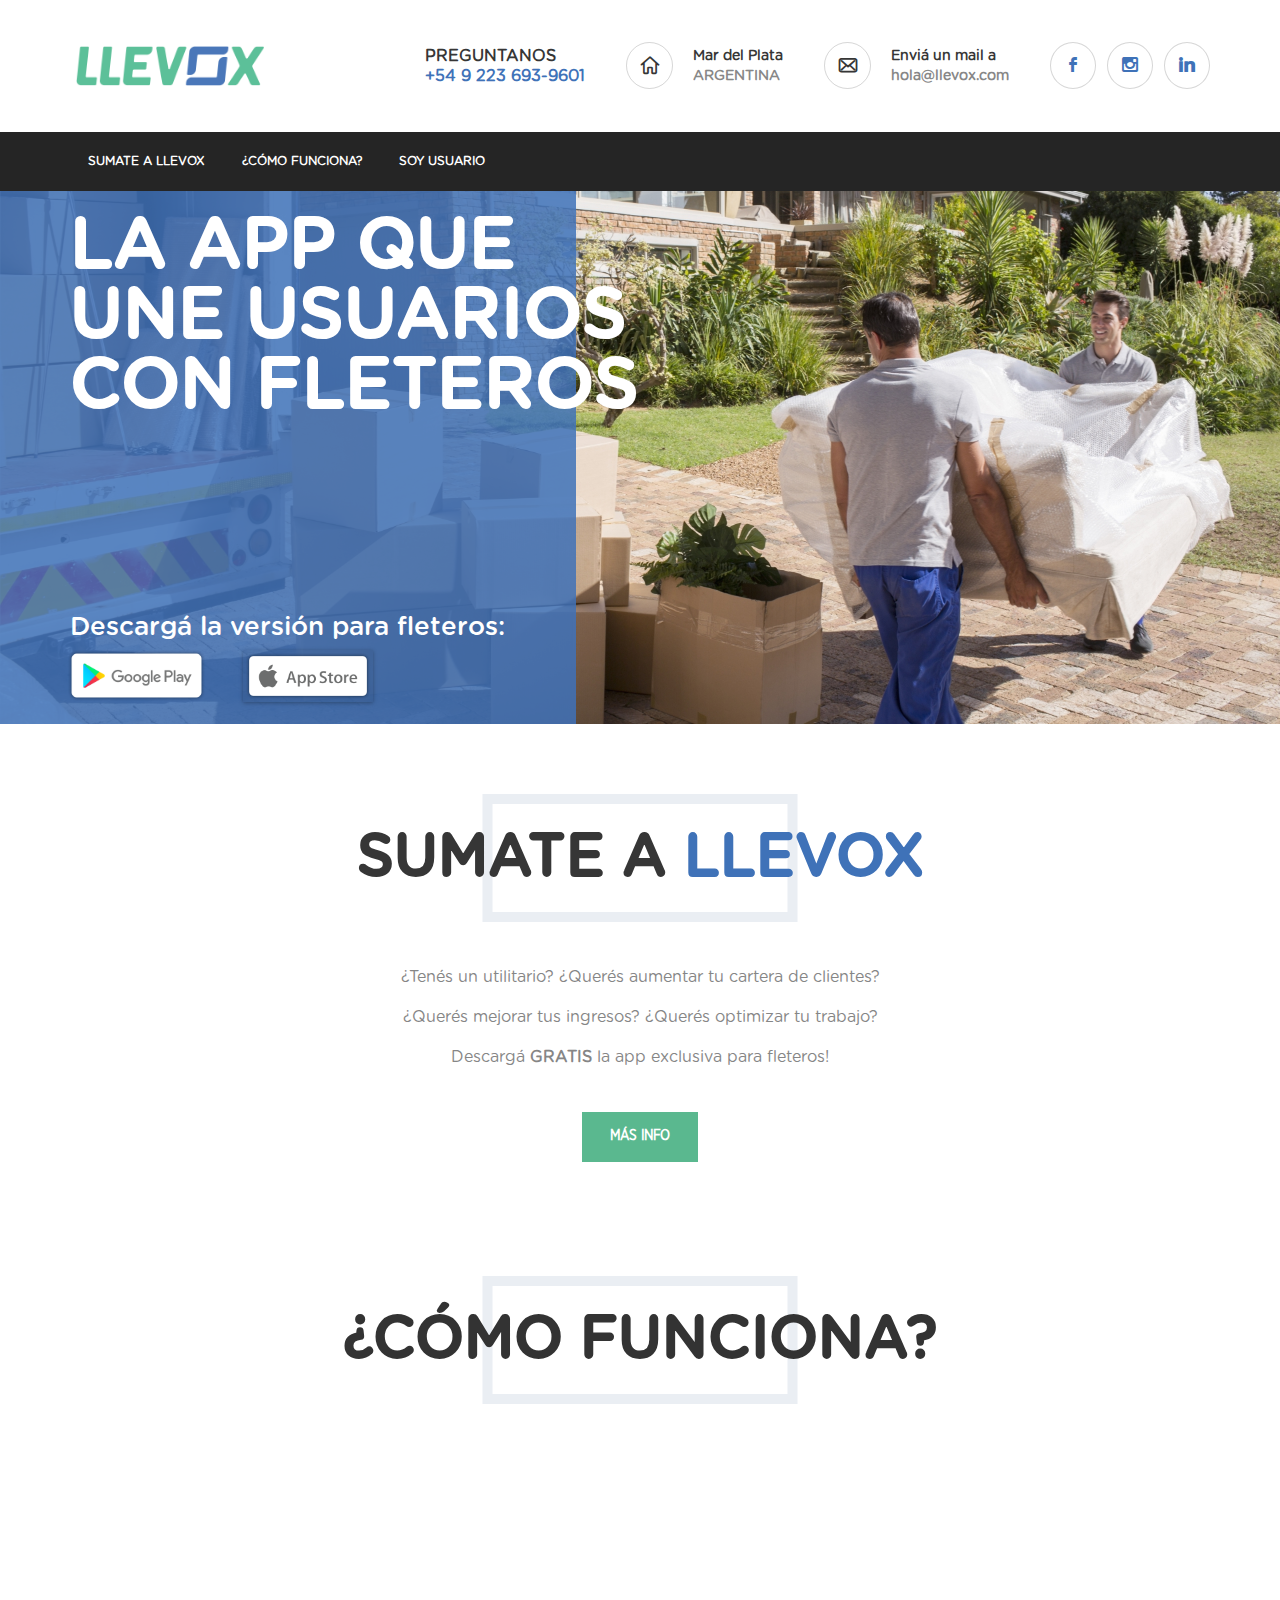
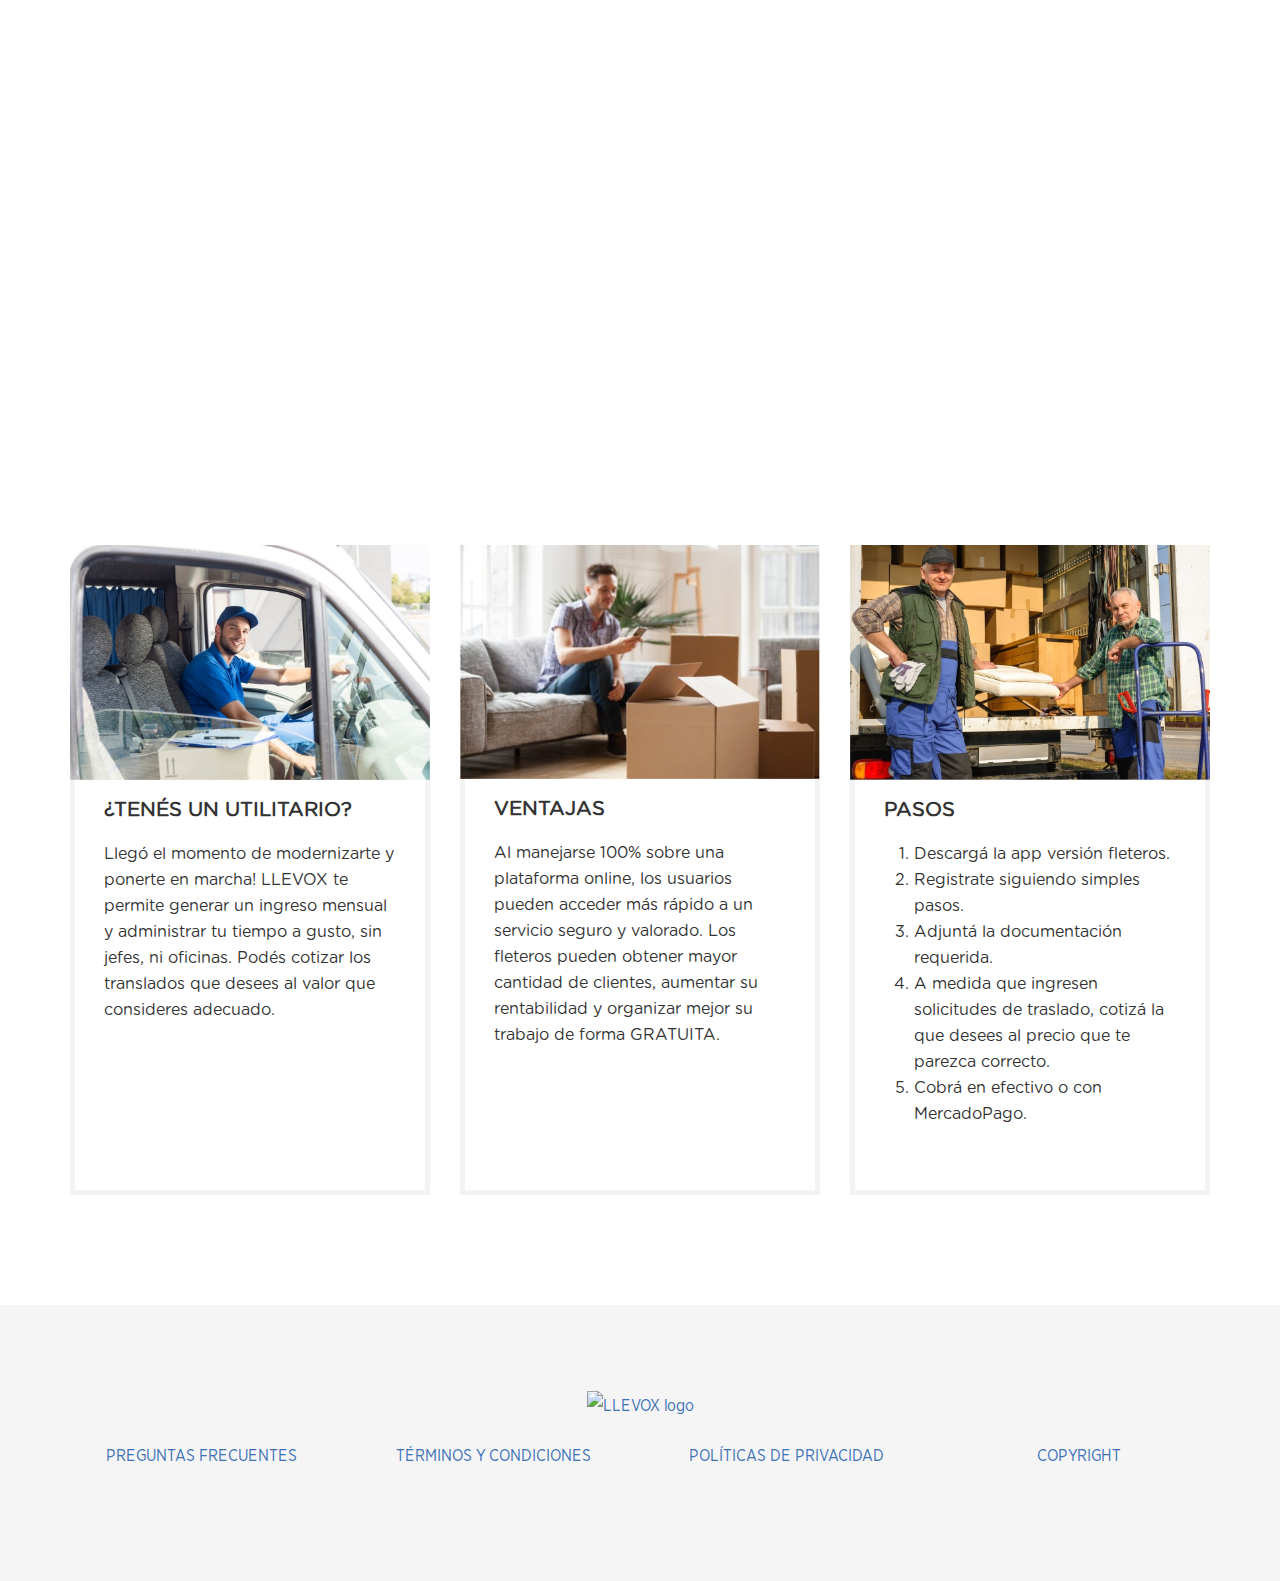
==== commit c3564d0c: "Add files via upload" ====
--- a/fleteros.html
+++ b/fleteros.html
@@ -301,7 +301,7 @@
 		<div class="container">
 			<div class="row">
 				<div class="col-md-12 col-sm-12 text-center">
-					<a href="http://llevox.com"><img src="images/static/logo.gif" alt="LLEVOX logo" class="imageLogo" /></a>
+					<a href="http://llevox.com"><img src="images/static/Logo.png" alt="LLEVOX logo" class="imageLogo" /></a>
 				</div>
 			</div>
 			<div class="row text-center">
--- a/css/main.css
+++ b/css/main.css
@@ -72,6 +72,13 @@
 	padding-right: 20px;
 }
 
+ .bigx p {
+	font-size: 100px;
+	line-height: 0.9;
+
+ }
+
+
 .seccion_usuarios h3 {
 	color: rgba(61, 113, 184, 1);
 	font-weight: 900;
@@ -227,7 +234,7 @@
 		display: none;
 	}
 }
-#llevox h2, #funcionamiento h2 {
+#llevox h2, #funcionamiento h2, #soyfletero h2 {
 	font-family: 'GothamRounded-Medium' !important;
 }
 
@@ -6219,7 +6226,7 @@
 
 @media (min-width: 1200px) {
 	.intro_section .big {
-		font-size: 80px;
+		font-size: 70px;
 	}
 
 	.intro_section p {
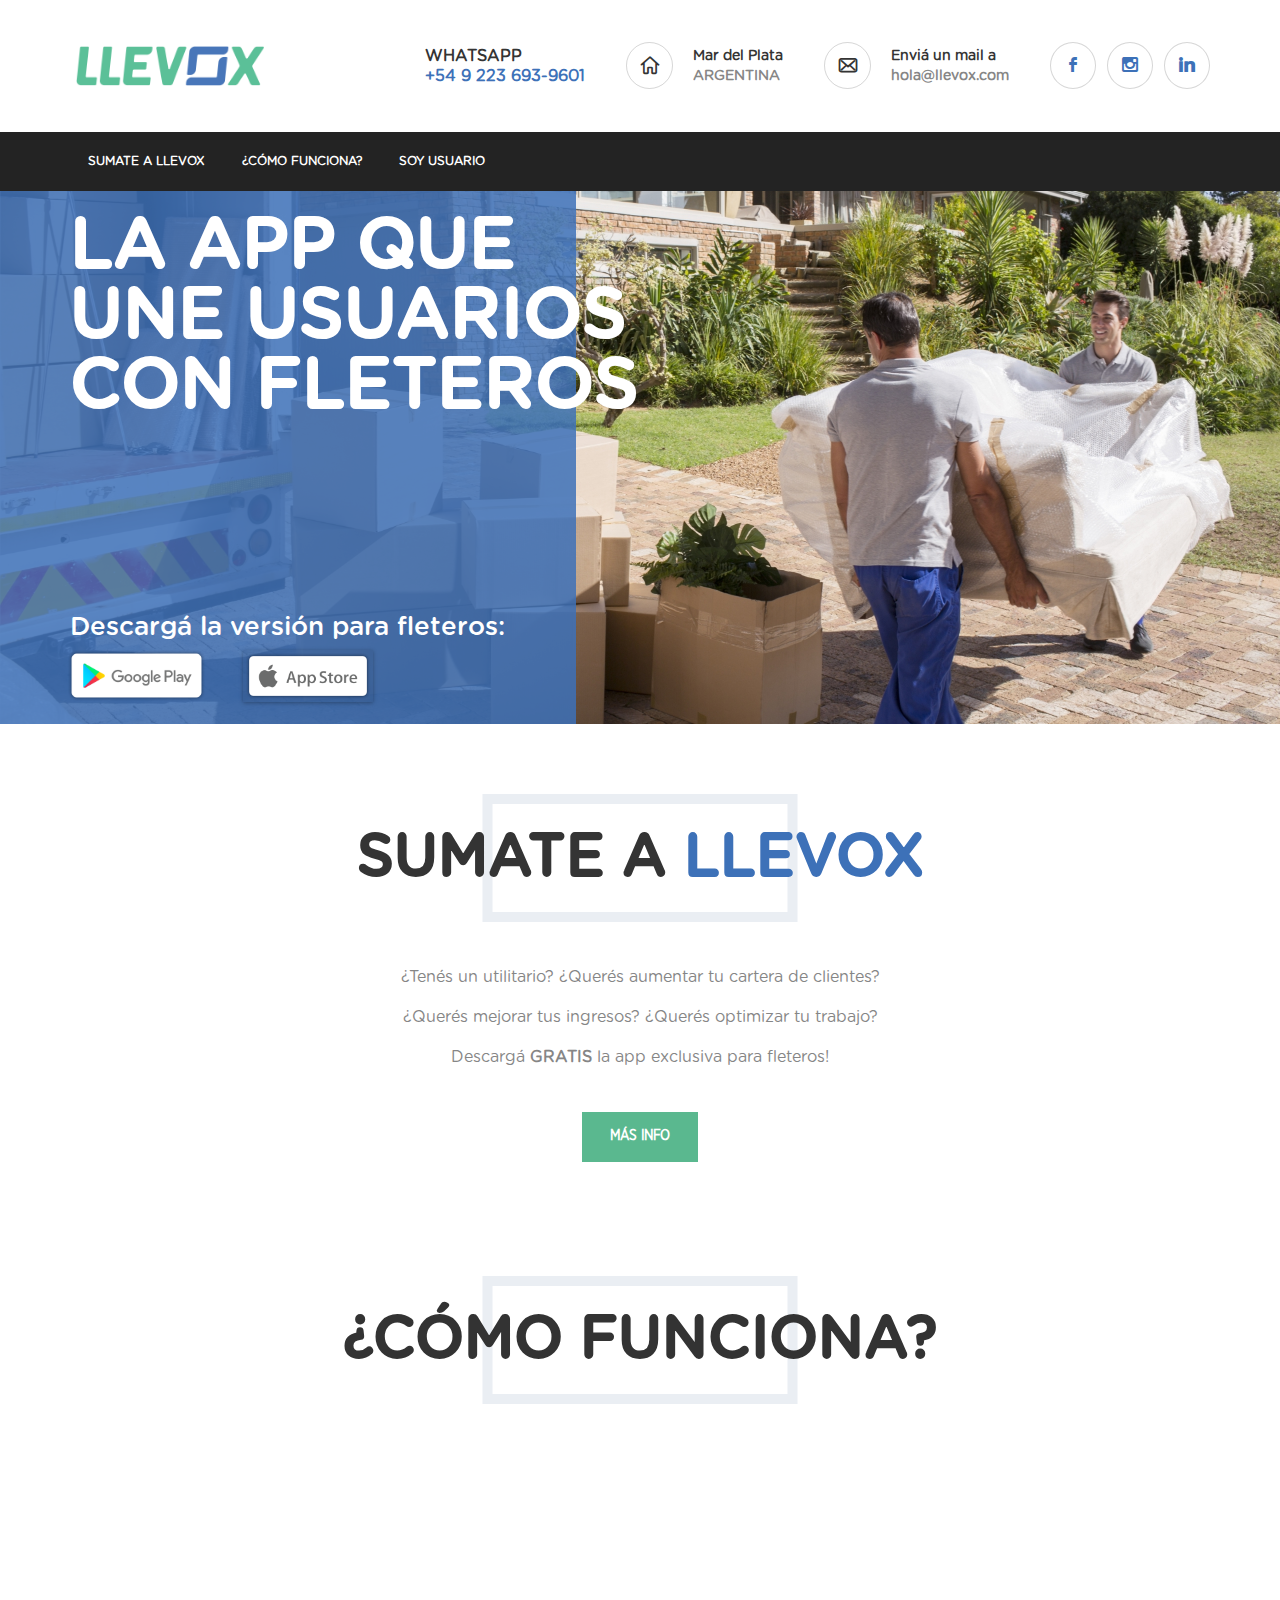
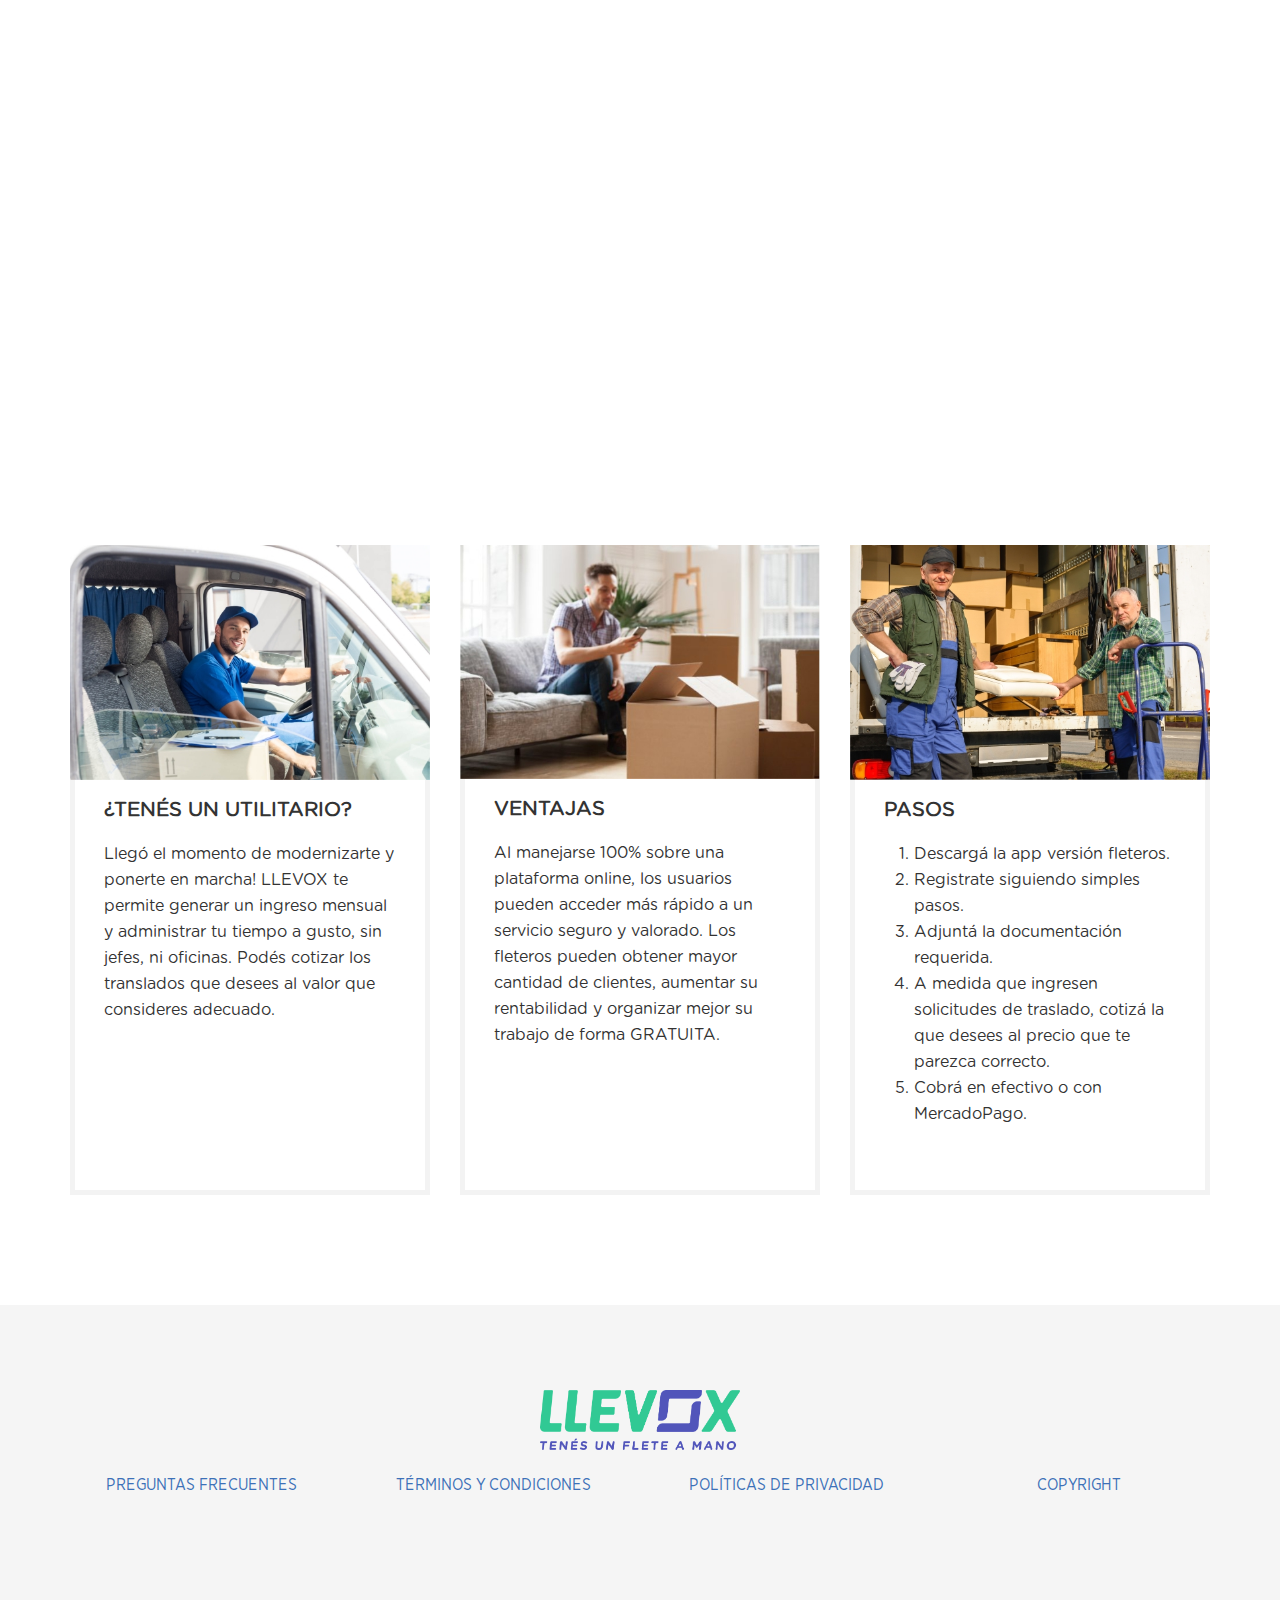
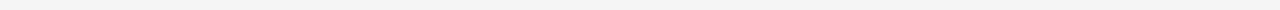
==== commit f54aa0a6: "Add files via upload" ====
--- a/fleteros.html
+++ b/fleteros.html
@@ -78,7 +78,7 @@
 					<a href="https://api.whatsapp.com/send?phone=5492236939601" 
 						class="media inline-block text-uppercase semibold small-teaser text-left">
 						<!-- <div class="media inline-block text-uppercase semibold small-teaser text-left"> -->
-							<div class="grey bold">Preguntanos</div>
+							<div class="grey bold">Whatsapp</div>
 							+54 9 223 693-9601
 						<!-- </div> -->
 					</a>
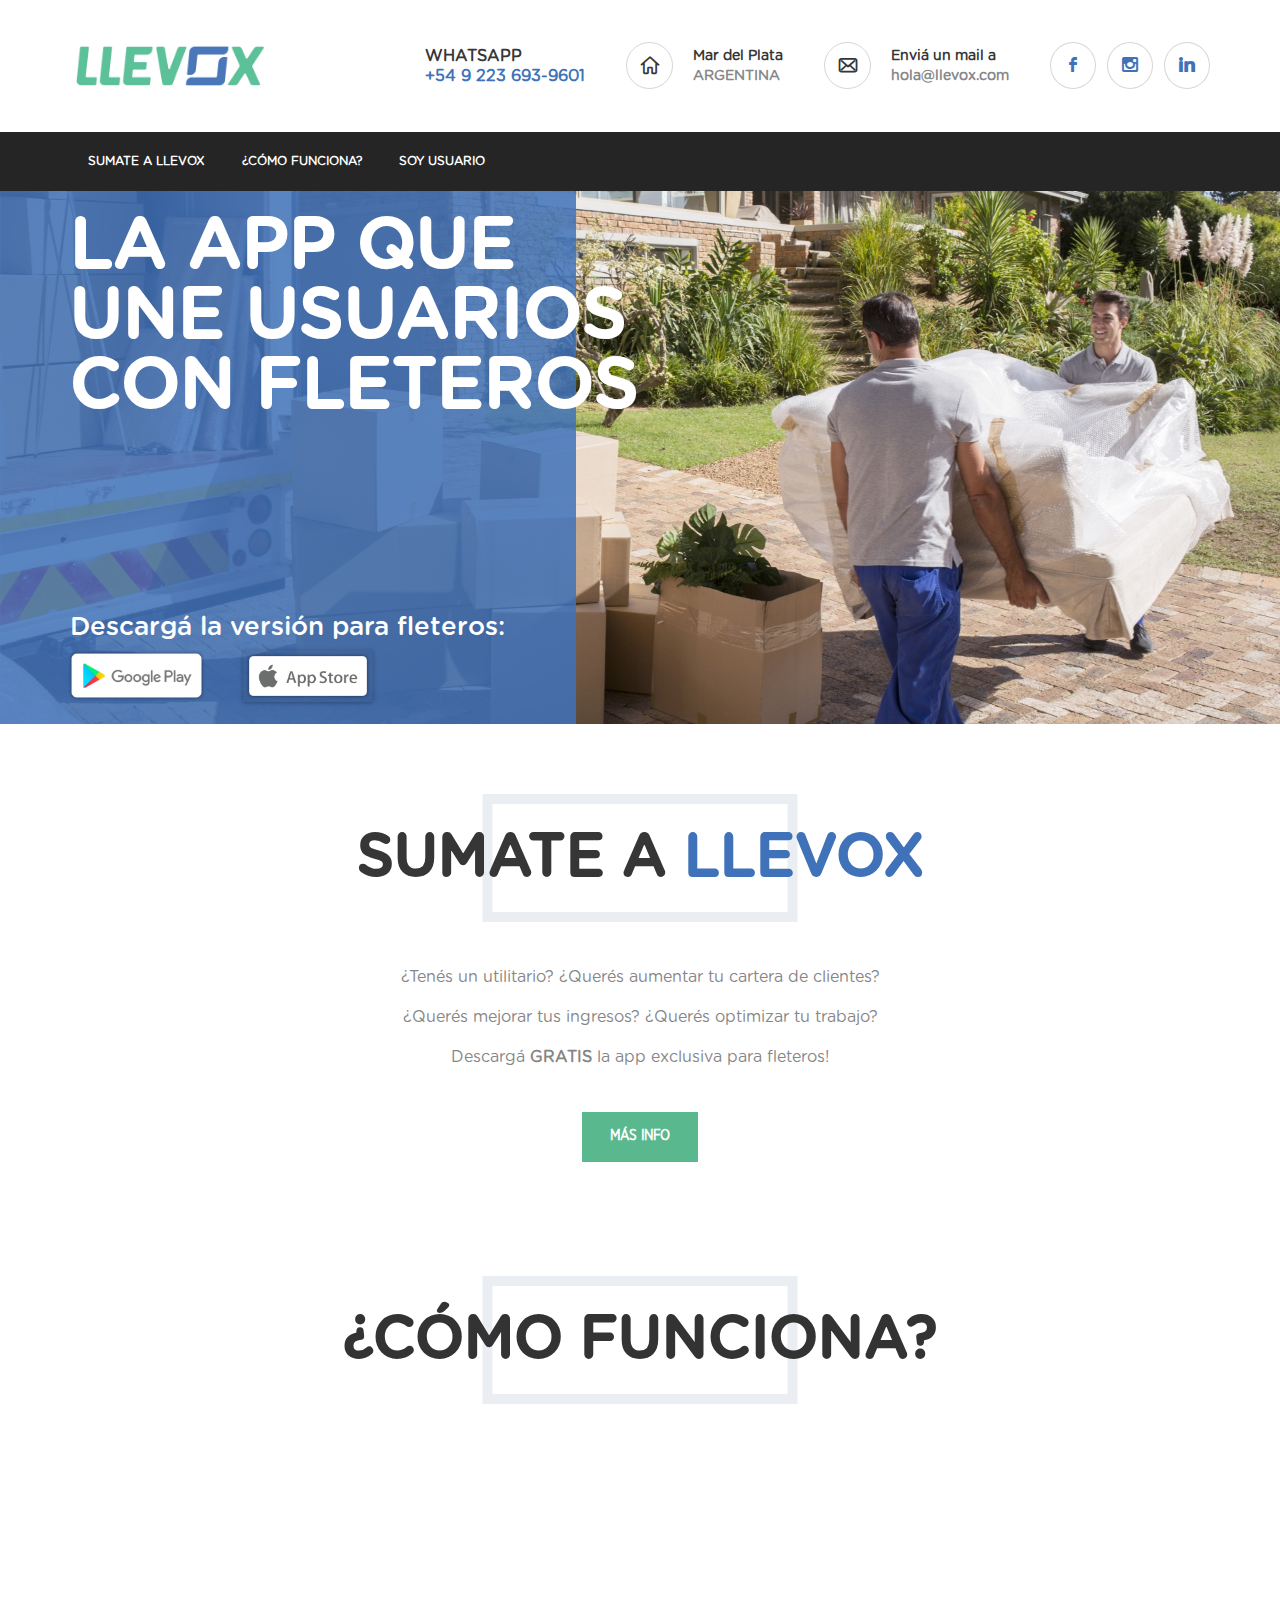
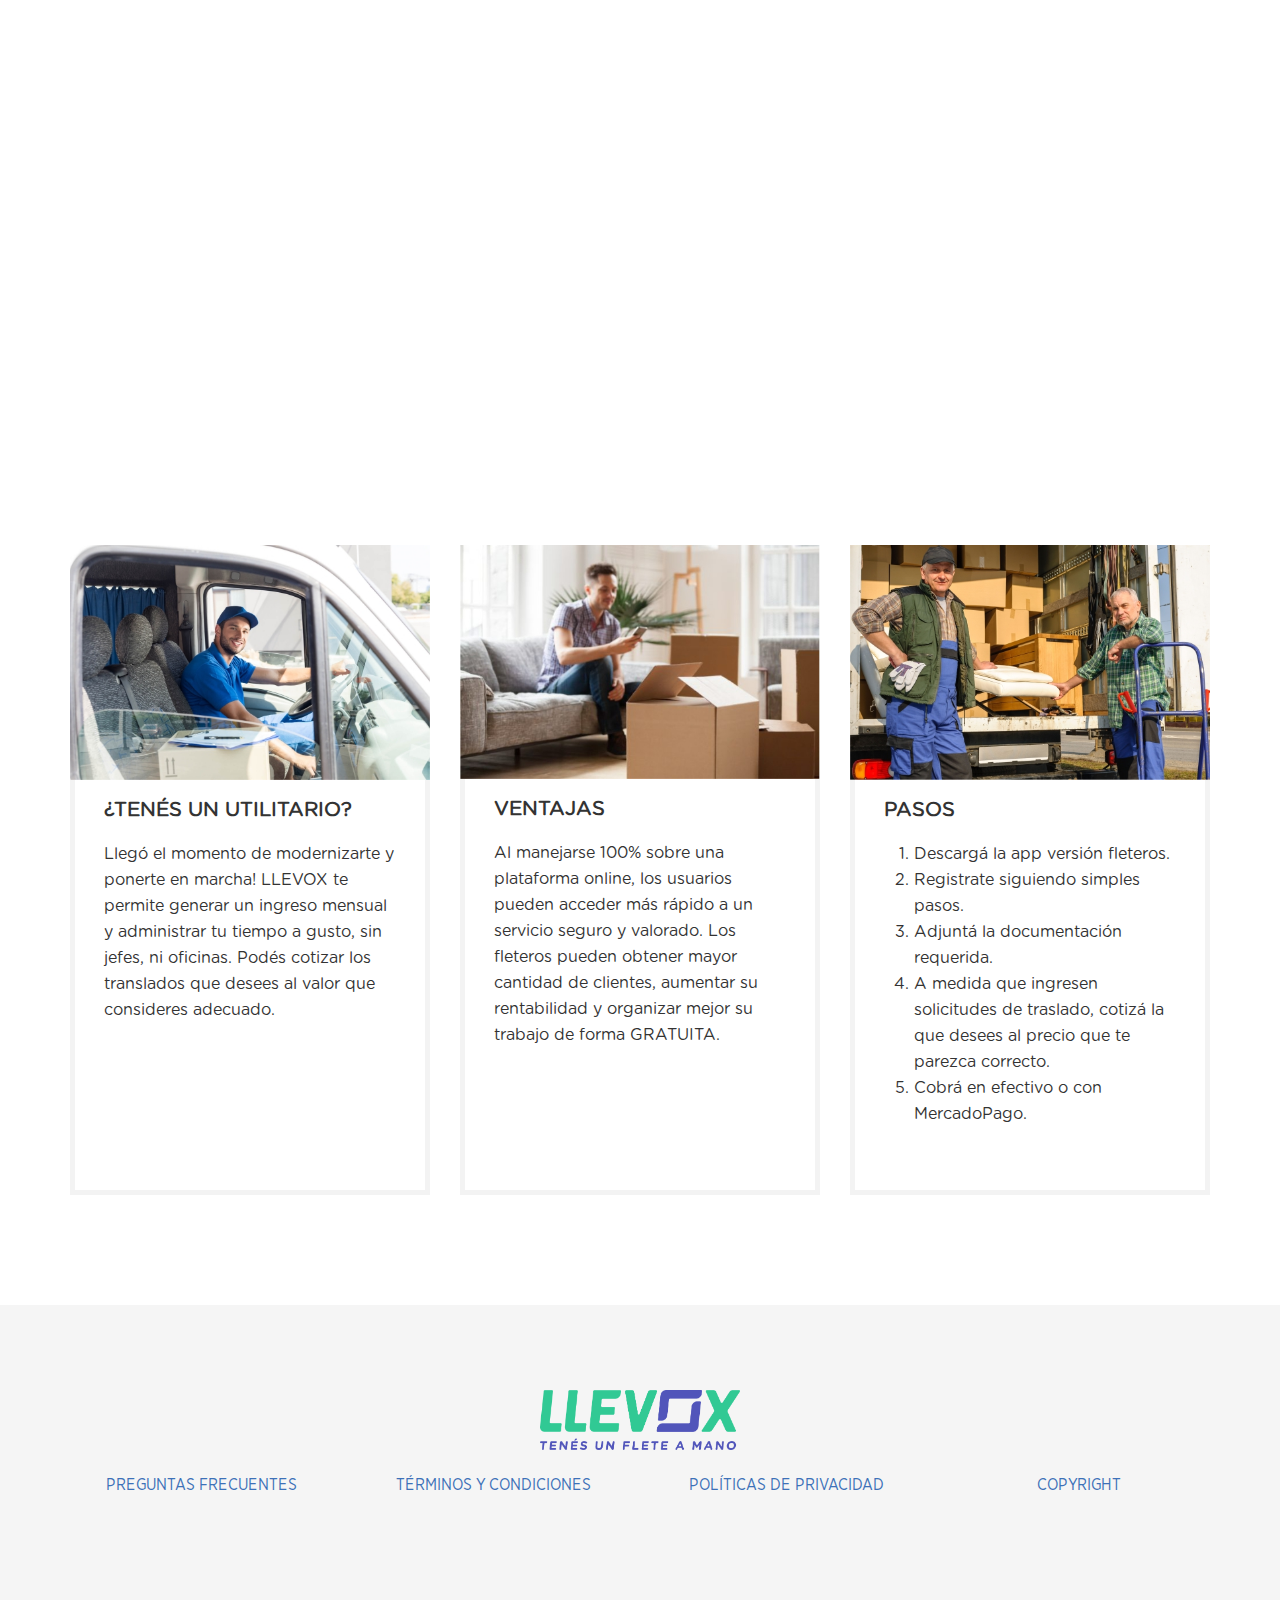
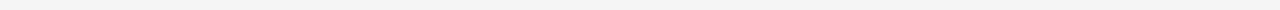
==== commit afb8e7cb: "Add files via upload" ====
--- a/fleteros.html
+++ b/fleteros.html
@@ -75,7 +75,8 @@
 					</a>
 				</div>
 				<div class="col-sm-8 col-lg-9 text-center text-sm-right teasers-line">
-					<a href="https://api.whatsapp.com/send?phone=5492236939601" 
+					<a onclick="ga('send', 'event', 'Whatsapp', 'Mensaje', 'Enviado ', '1');fbq('track', 'Lead');"
+						href="https://api.whatsapp.com/send?phone=5492236939601" 
 						class="media inline-block text-uppercase semibold small-teaser text-left">
 						<!-- <div class="media inline-block text-uppercase semibold small-teaser text-left"> -->
 							<div class="grey bold">Whatsapp</div>
@@ -168,8 +169,8 @@
 								<div>
 									<p class="descarga">Descargá la versión para fleteros:</p>
 									<div class="slider-bottons">
-										<a href="https://play.google.com/store/apps/llevox-fleteros" ><img src="images/static/Google_Play.png" alt="" class="google_img"></a>
-										<a href="https://www.apple.com/ios/app-store/llevox-fleteros" ><img src="images/static/App_Store.png" alt="" class="ios_img"></a>
+										<a onclick="ga('send', 'event', 'Descargar', 'App', 'fletero', '1');fbq('track', 'Lead');" href="https://play.google.com/store/apps/llevox-fleteros" ><img src="images/static/Google_Play.png" alt="" class="google_img"></a>
+										<a onclick="ga('send', 'event', 'Descargar', 'App', 'fletero', '1');fbq('track', 'Lead');" href="https://www.apple.com/ios/app-store/llevox-fleteros" ><img src="images/static/App_Store.png" alt="" class="ios_img"></a>
 									</div>
 								</div>
 							</div>
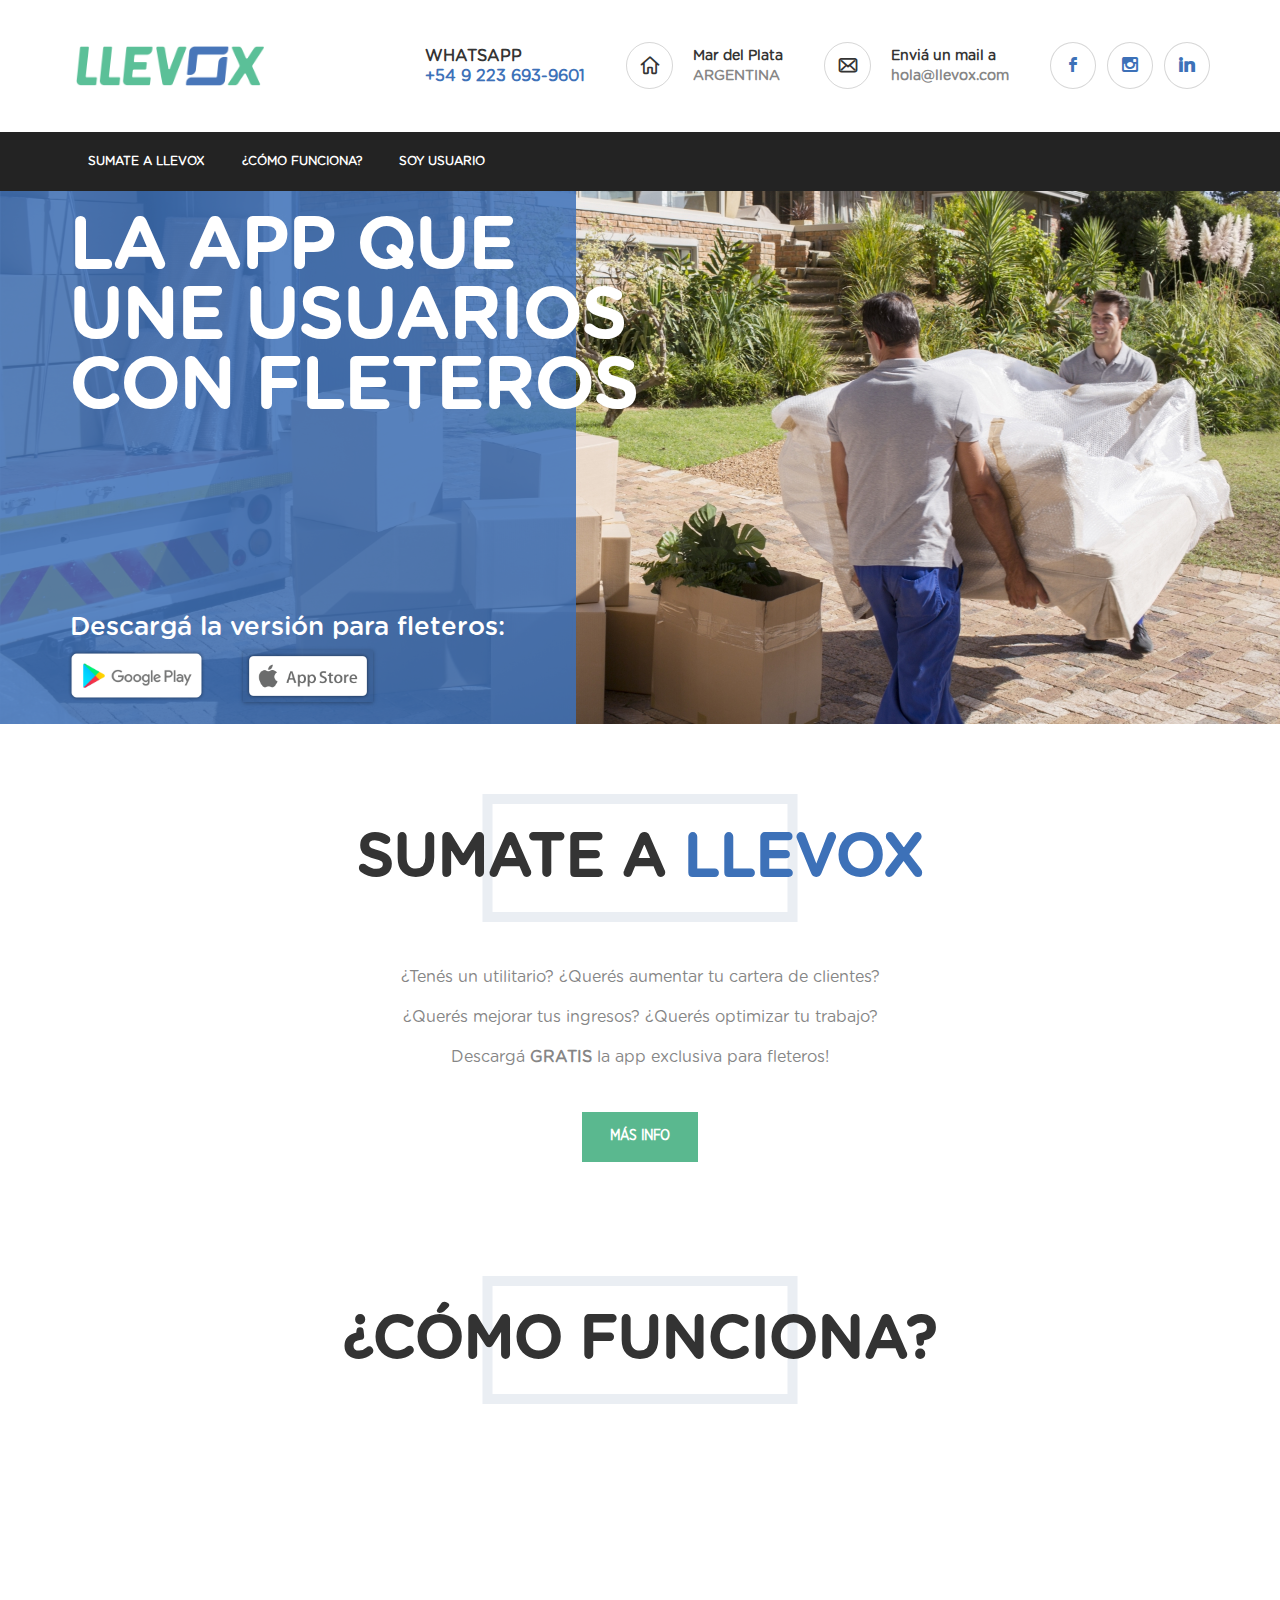
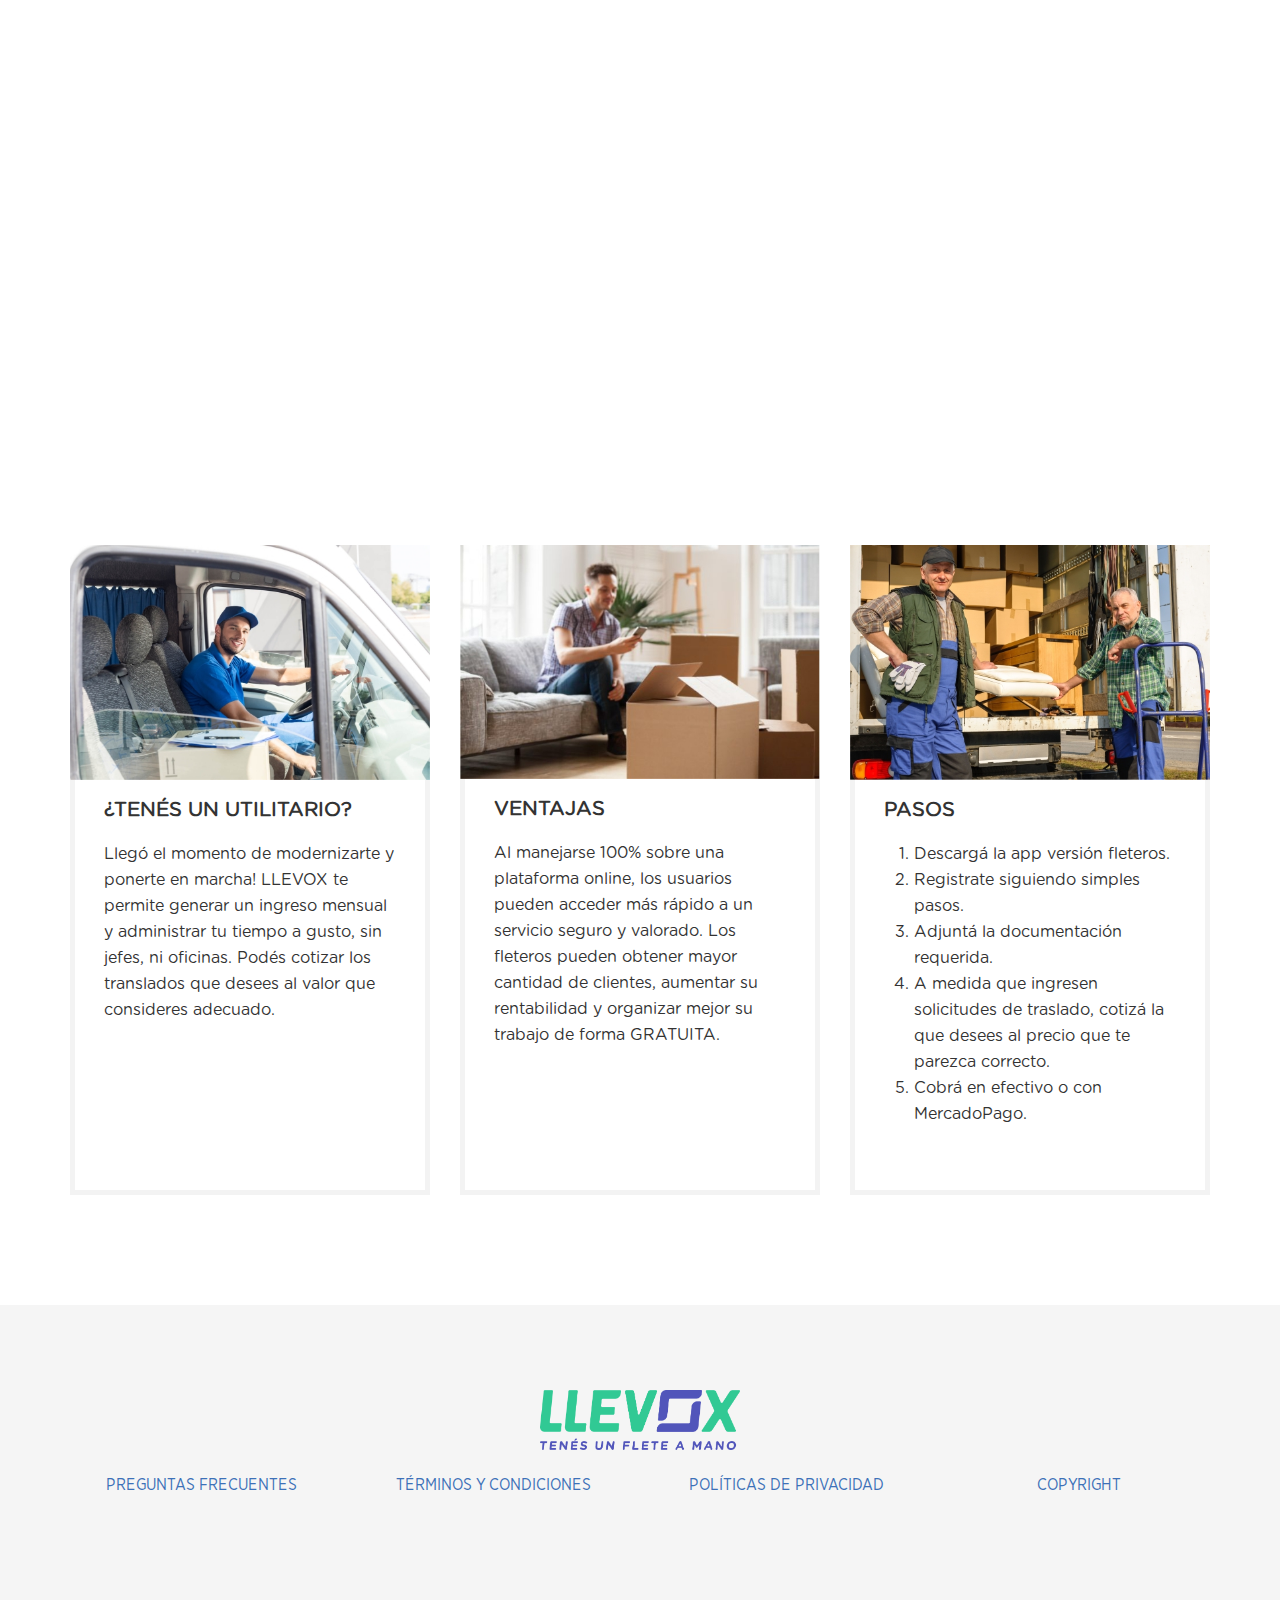
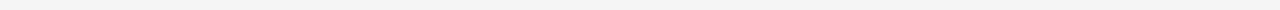
==== commit a7d6476c: "fix" ====
--- a/fleteros.html
+++ b/fleteros.html
@@ -10,7 +10,7 @@
 	<meta name="description" content="LLEVOX es una aplicación para celulares que conecta al usuario con el
 	fletero que se adecue a sus necesidades para que sus traslados sean
 	prácticos, confiables y al mejor precio del mercado." />
-	<meta name="keywords" content="Llevox, fletes, mudanzas, transporte de materiales, mar del plata, argentina" />
+	<meta name="keywords" content="LLEVOX, fletes, mudanzas, transporte de materiales, mar del plata, argentina" />
 	<meta name="viewport" content="width=device-width, initial-scale=1" />
 
 	<!-- Place favicon.ico and apple-touch-icon.png in the root directory -->
@@ -190,7 +190,7 @@
 					<div class="framed-heading">
 						<h2 class="section_header">
 							SUMATE A</span>
-							<span class="highlight2 ">Llevox</span>
+							<span class="highlight2 ">LLEVOX</span>
 						</h2>
 					</div>
 					<div class="col-md-12">
@@ -350,7 +350,7 @@
 								<p class="text-justify">Nuestros logos no podrán ser utilizados bajo ninguna circunstancia en alguna manera que implique sponsoreo o auspicio de LLEVOX sin mediar autorización escrita previa.</p>
 							</div>
 							<div class="pad_p_modal">
-								<p class="text-justify">La marca LLEVOX, su logotipo, isotipo y monograma, sus submarcas, los dominios llevox.com, llebox.com, llevox.com.ar y llebox.com.ar y su marca identificatoria, se encuentran debidamente registrados por lo cual no pueden ser copiados, imitados ni utilizados, completa o parcialmente, sin la autorización escrita de LLEVOX.</p>
+								<p class="text-justify">La marca LLEVOX, su logotipo, isotipo y monograma, sus submarcas, los dominios llevox.com, llevox.com, llevox.com.ar y llevox.com.ar y su marca identificatoria, se encuentran debidamente registrados por lo cual no pueden ser copiados, imitados ni utilizados, completa o parcialmente, sin la autorización escrita de LLEVOX.</p>
 							</div>
 						</div>
 					</div>
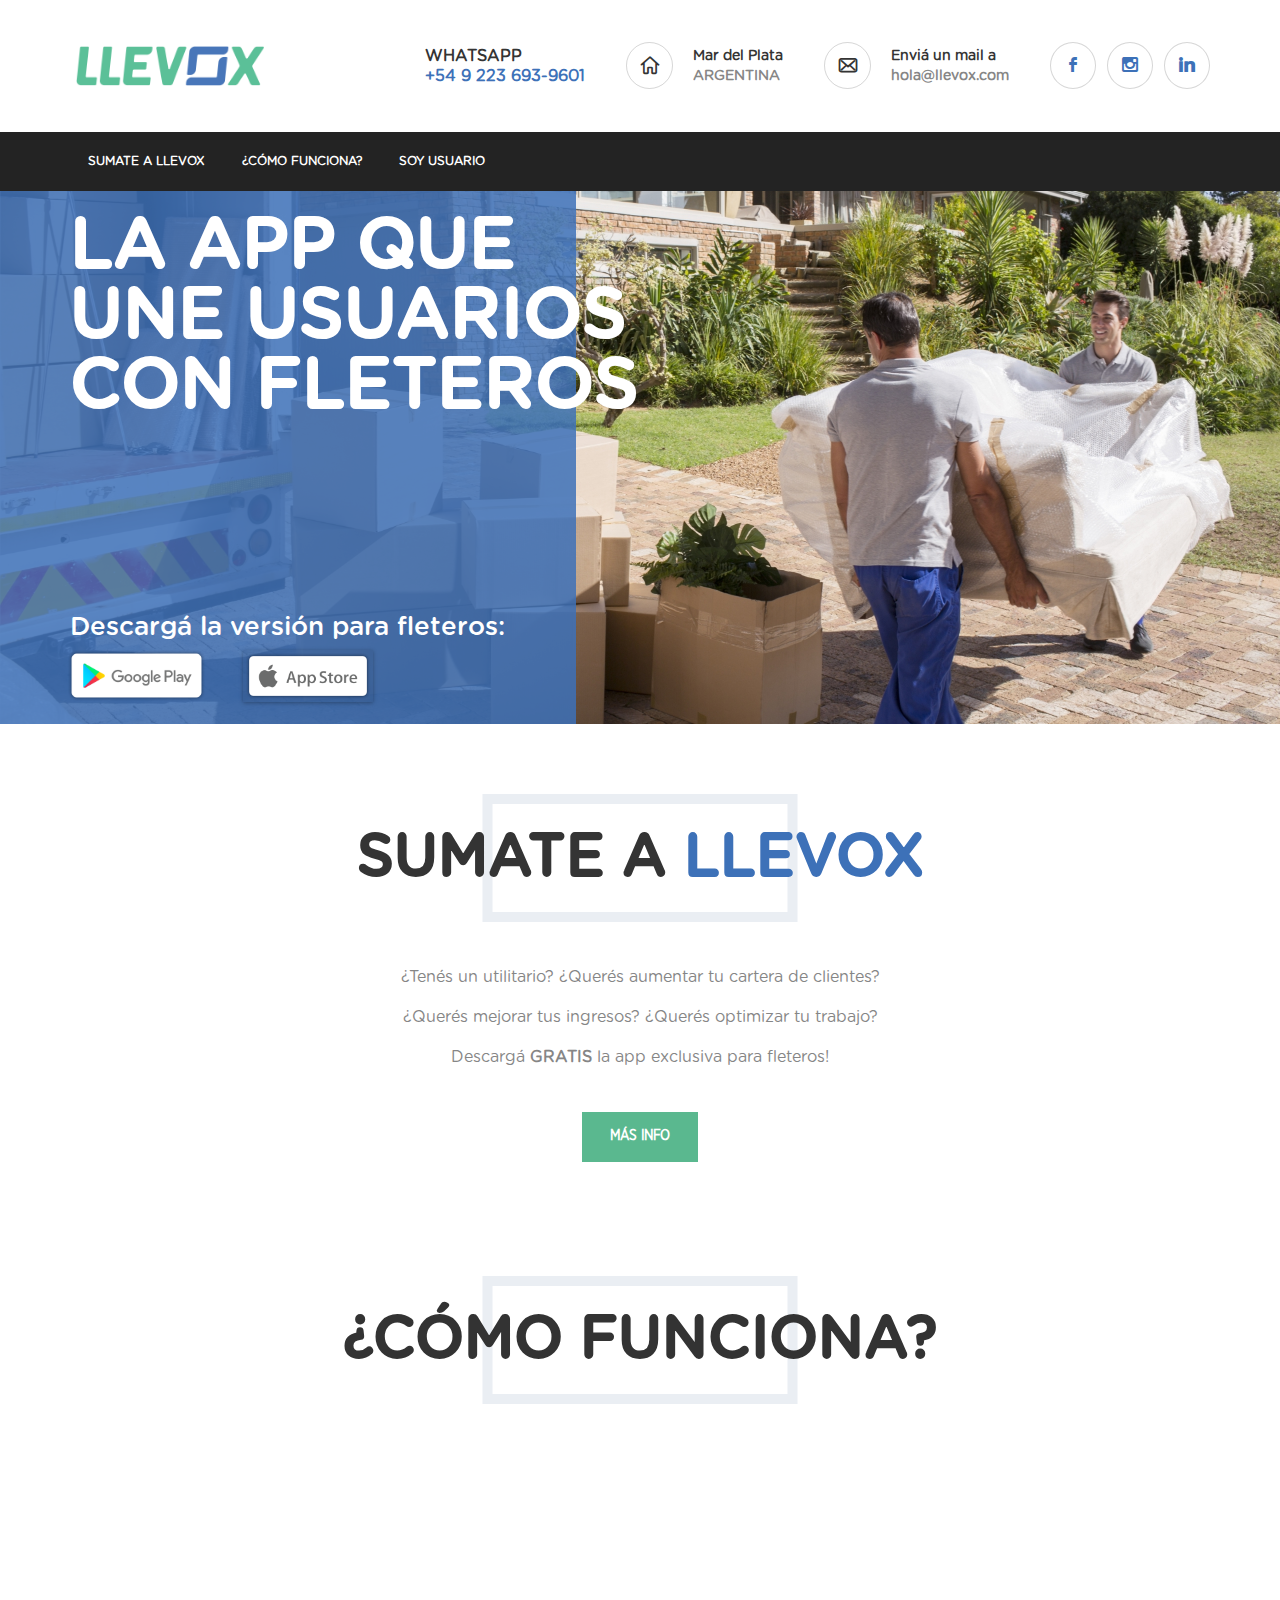
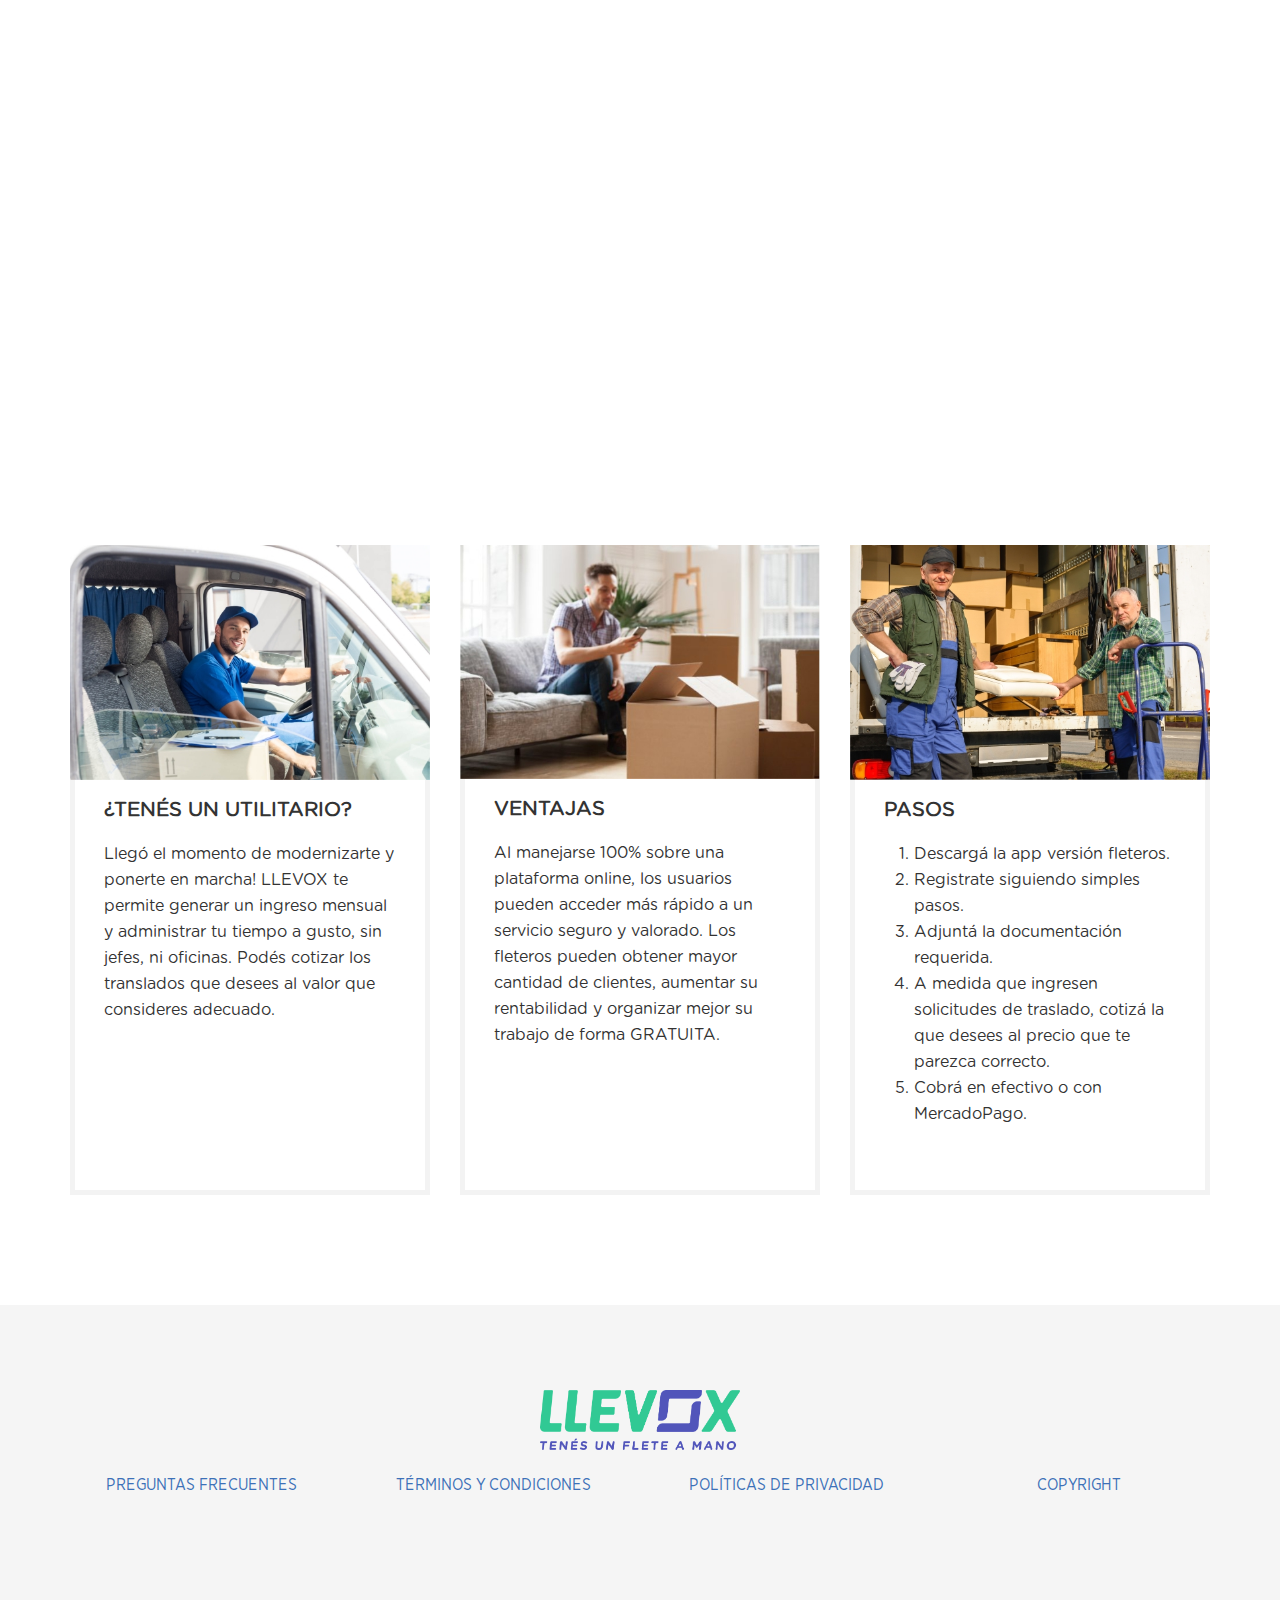
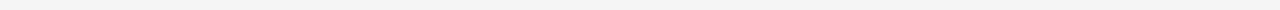
==== commit 42c173d9: "polandterms" ====
--- a/fleteros.html
+++ b/fleteros.html
@@ -376,58 +376,102 @@
 						</a>
 					</div>
 					<div class="seccion_usuarios">
-					<h3>ACLARACIÓN</h3>
-					<div class="pad_p_modal">
-						<p class="text-justify">Todos nuestros términos, condiciones y políticas pueden modificarse periódicamente sin mediar aviso al usuario. Te recomendamos que ingreses periódicamente a esta sección de modo de estar actualizado sobre las modificaciones realizadas en nuestras Políticas de Privacidad. Cuando se publiquen cambios se indicará la fecha de introducción de los mismos, teniendo el usuario 5 días a partir de dicha fecha para manifestar si no está de acuerdo con dichos cambios. Vencido dicho plazo, de no mediar aviso, se considerará que el usuario acepta los nuevos Términos y Condiciones.</p>
-						<p class="text-justify">Tu información personal es muy valiosa para nosotros y trabajamos responsablemente para protegerla y mantenerla en forma confidencial. Es muy importante que antes de usar el sitio web y la aplicación de LLEVOX comprendas en su totalidad nuestras Políticas de Privacidad por lo cual te solicitamos que te tomes unos minutos y las leas en forma completa.</p>
-						<p class="text-justify">Mediante el uso del sitio web y la aplicación aceptás que tu información personal sea utilizada en la forma en que se determina en estas Políticas y manifestás tu acuerdo total con todas las cláusulas que la componen.</p>
-					</div>
-
-					<h3>GENERAL</h3>
-					
-					<div class="pad_p_modal">
-						<p class="text-justify">Creemos que el cuidado de la privacidad es uno de los componentes fundamentales del valor que queremos ofrecer a nuestros usuarios, y una de nuestras responsabilidades más importantes por lo que hacemos enormes esfuerzos para mantener protegida tu información personal y para ofrecerte una experiencia segura de navegación del sitio y la aplicación. Por eso LLEVOX bajo ninguna circunstancia comercializará o compartirá los nombres, direcciones, mails, celulares ni cualquier otro tipo de información personal de nuestros Usuarios con terceras partes, a menos que el gobierno o la justicia así lo determinen bajo cualquier razón, o que sea requerido por la policía de investigación bajo sospecha de actividades ilegales, bajo cargos de fraude, piratería informática o violación de los derechos de autor. En estos casos LLEVOX colaborará con la autoridad competente de modo de proteger al resto de los usuarios y proteger nuestra empresa. Colectaremos información personal de nuestros usuarios a través del uso de este sitio web y de la aplicación. Archivaremos y utilizaremos dichos registros únicamente con el propósito de conocerte mejor y determinar tus necesidades para satisfacerlas, a menos que nos manifiestes tu acuerdo para utilizarla en otra forma o que las leyes permitan el uso de la misma de otro modo. LLEVOX podrá compartir tu información personal con otras asociaciones, agencias de publicidad y otros websites exclusivamente para brindarte un mejor servicio, bajo estrictas normas de seguridad. LLEVOX no podrá controlar a dichas terceras partes más allá de controlar las normas acordadas en su contratación. Las Políticas de Privacidad de dichas empresas es exclusiva responsabilidad de las mismas. LLEVOX por ninguna razón venderá, alquilará o negociará tu información personal. En caso de que LLEVOX sea adquirida por otra entidad, tu información personal dentro de las bases de datos de la empresa será parte de dicha adquisición.</p>
-					</div>
-					
-					<h3>¿CÓMO RECOLECTAMOS TU INFORMACIÓN?</h3>
-					<div class="pad_p_modal">
-						<p class="text-justify">Recolectamos tu información de múltiples maneras. Por ejemplo: completando el alta de usuario en la aplicación de LLEVOX; completando un formulario en nuestro sitio web llevox.com, por celular o WhatsApp al <a href="tel:+5492236939601">+54 9 223 693-9601</a>, por mail a <a href="mailto:hola@llevox.com">hola@llevox.com</a> o enviándonos un mensaje a través de <a href="https://www.instagram.com/llevox/">Instagram/LLEVOX</a> o <a href="https://www.facebook.com/Llevox">Facebook/LLEVOX</a>; cuando nos solicitás ser incluido en nuestra base de mails; cuando hacés comentarios en nuestras redes sociales Instagram, Facebook, LinkedIn o YouTube. Almacenamos tu información en una base de datos segura. Bajo ninguna circunstancia brindaremos esta información a otras personas u organizaciones salvo en las situaciones detalladas en la cláusula general de estas Políticas de Privacidad.</p>
-					</div>
-
-					<h3>¿COMO UTILIZAREMOS TU INFORMACIÓN PERSONAL?</h3>
-					<div class="pad_p_modal">
-						<p class="text-justify">Utilizaremos dicha información para procesar un traslado, enviarte información que nos hayas solicitado o responder un mail que nos hayas escrito. Para brindarte un servicio personalizado, informarte acerca de novedades de nuestra empresa, promociones y acciones de marketing directo. También la utilizaremos para invitarte a participar de eventos, encuestas o sorteos. Si no deseás recibir información de este tipo, podés comunicarte con nosotros completando un formulario en nuestro sitio web llevox.com, por celular o WhatsApp al <a href="tel:+5492236939601">+54 9 223 693-9601</a>, por mail a hola@llevox.com o enviándonos un mensaje a través de Instagram/LLEVOX o Facebook/LLEVOX.</p>
-					</div>
-
-					<h3>MODIFICACIONES DE LA INFORMACIÓN</h3>
-					<div class="pad_p_modal">
-						<p class="text-justify">LLEVOX te permite modificar tu información, actualizarla o corregirla cuando lo desees. Podés indicarnos cuáles son los cambios solicitados completando un formulario en nuestro sitio web llevox.com, por celular o WhatsApp al <a href="tel:+5492236939601">+54 9 223 693-9601</a>, por mail a <a href="mailto:hola@llevox.com">hola@llevox.com</a> o enviándonos un mensaje a través de <a href="https://www.instagram.com/llevox/">Instagram/LLEVOX</a> o <a href="https://www.facebook.com/Llevox">Facebook/LLEVOX</a>.</p>
-					</div>
-
-					<h3>PRIVACIDAD DE MENORES (CAPACIDAD LEGAL PARA CONTRATAR)</h3>
-					<div class="pad_p_modal">
-						<p class="text-justify">Los menores pueden no ser capaces de comprender nuestros Términos y Condiciones en su totalidad, ni nuestras Políticas de Privacidad, ni decidir apropiadamente entre las opciones disponibles. Por lo cual consideramos muy importante que sus padres, tutores o encargados ingresen a nuestro sitio web y lean en forma completa nuestros Términos y Condiciones y Políticas de Privacidad y enseñen a los menores cómo proteger su información personal y cómo utilizar nuestro sitio web y aplicación. Como consecuencia, determinamos que nuestro servicio sólo están disponibles para personas que tengan capacidad legal para contratar. Quienes no cumplan estas condiciones no podrán realizar operaciones en la aplicación, ni registrar su información personal. Si así lo hicieran sus padres, tutores o encargados serán responsables por todas sus acciones y omisiones. Cualquier tipo de información provista o traslados realizados por menores o por personas que carezcan de capacidad legal para contratar deben tener el previo consentimiento de sus padres, tutores o encargados.</a>.</p>
-					</div>
-
-					<h3>OTRA POLÍTICA DE PRIVACIDAD QUE DEBÉS TENER EN CUENTA</h3>
-					<div class="pad_p_modal">
-						<p class="text-justify">Sé cuidadoso con el uso de tu información personal. Nunca olvides salir del sitio web y de la aplicación completamente luego de realizar un traslado de modo que nadie pueda obtener tus datos personales, especialmente si compartís una computadora, tablet o celutar, o la utilizás en algún espacio público como un Ciber Café. Como individuo sos responsable por la seguridad en el acceso a tu dispositivo electrónico y a tu información personal.</p>
-					</div>
-
-					<h3>COOKIES</h3>
-					<div class="pad_p_modal">
-						<p class="text-justify">Cuando ingresás a nuestro sitio web y aplicación y te registrás, tu registro nos permite saber automáticamente que tipo de dispositivo electrónico y sistema operativo utilizás. Como muchos otros sitios web, LLEVOX utiliza tecnología de cookies. Cuando te registrás por primera vez, las cookies te identifican como un registro único. Las cookies son pequeños archivos instalados en tu disco rígido que se utilizan para recordar tu número de contraseña, tu usuario, preferencias, actividades en algunas páginas, detectar tu visita al sitio web, saber que partes del sitio son más populares, que acciones realizás en el mismo y cuanto tiempo permanecés. También nos permiten investigar el tránsito de los navegantes en el sitio web de modo de mejorarlo. El uso de cookies nos permite brindarte un servicio más ágil y una experiencia de navegación personalizada. La instalación, permanencia y existencia de cookies en tu dispositivo electrónico depende de tu exclusiva voluntad. Si así lo deseas, podés configurarlo de modo que no acepte cookies.</p>
-					</div>
-
-					<h3>LÍMITE DE RESPONSABILIDAD</h3>
-					<div class="pad_p_modal">
-						<p class="text-justify">No podemos garantizar el interrumpido acceso seguro a nuestro sitio web y aplicación, ni al sistema de pago de MercadoPago, ya que la operación de nuestro sitio web y aplicación puede ser interferidos por numerosos factores fuera de nuestro control.</p>
-					</div>
-
-					<h3>ACEPTACIÓN DE NUESTRA POLÍTICA DE PRIVACIDAD</h3>
-					<div class="pad_p_modal">
-						<p class="text-justify">Utilizar nuestro sitio web y nuestra aplicación significa que comprendés en forma total estas Políticas de Privacidad y que estás en total acuerdo con todas las condiciones y reglas que las comprenden. Reconocemos tu derecho a acceder, cancelar y actualizar tu información personal y a oponerte al tratamiento de la misma. Los usuarios garantizan y responden, en cualquier caso, por la veracidad, exactitud, vigencia y autenticidad de los datos personales facilitados y se comprometen a mantenerlos debidamente actualizados. Mantendremos en nuestros archivos la información personal que nos hayas solicitado retirar con la finalidad de resolver disputas o reclamos, detectar problemas o incidencias y solucionarlas, y darle cumplimiento a nuestros Términos y Condiciones.</p>
-					</div>
+						<h3  style="text-align:center;padding-top: 10px;padding-bottom: 10px;">POLÍTICAS DE CONFIDENCIALIDAD Y PROTECCIÓN DE DATOS PERSONALES</h3>
+							<div class="pad_p_modal">
+								<p style="padding-left: 10px;padding-right: 10px; text-align: justify;">Las siguientes manifestaciones responden a las políticas de privacidad y confidencialidad que LLEVOX ARGENTINA S.A. (en adelante “LLEVOX®”) ha adoptado respecto del manejo de datos personales aportados y/o recabados por los Usuarios -sean argentinos nativos y/o naturalizados y/o extranjeros, residentes, domiciliados y/o transeúntes- (bajo cualquier modalidad de uso/registración) sea a través del sitio web y/o la plataforma (en adelante “la APP”). Las políticas aquí establecidas son consecuentes de los lineamientos de las Leyes 25.326; 27.275 y sus reglamentaciones, Código Civil y Comercial de la Nación vigente en la República Argentina; las mismas pueden ser susceptibles de ser modificadas, complementadas, ampliadas, restringidas y/o suprimidas respondiendo a los requerimientos y política legislativa nacional, provincial y/o municipal y/o sus reglamentaciones, criterios jurisprudenciales al respecto y/o innovaciones técnicas y/o métodos y/o tecnológicas y/o medidas para mejorar la seguridad y el servicio.</p>
+							</div>
+						
+						<ol>
+
+							<li>BASE DE DATOS:</li>
+							<div class="pad_p_modal">
+								<p class="text-justify">Conforme lo prevé el art. 3 de la ley 25.326 LLEVOX® deberá cumplir con la inscripción ante la Dirección Nacional de Protección de Datos Personales (Agencia de Acceso a la Información Pública) en carácter de Responsable del Archivo, Registro, Base o Banco de datos en cuestión y sus renovaciones anuales conforme lo exige la normativa aplicable.</p>
+							</div>
+
+							<li>DEFINICIONES:</li>
+							<div class="pad_p_modal">
+
+								<p class="text-justify">Con el objeto de una correcta lectura se utilizan los siguientes términos con los alcances indicados seguidamente:</p>
+
+								<p class="text-justify"><b>Datos personales</b>: Información de cualquier tipo referida a personas físicas o de existencia ideal determinadas o determinables.</p>
+
+								<p class="text-justify"><b>Datos sensibles</b>: Datos personales que revelan origen racial y étnico, opiniones políticas, convicciones religiosas, filosóficas o morales, afiliación sindical e información referente a la salud o a la vida sexual.</p>
+
+								<p class="text-justify"><b>Datos biométricos</b>: Son aquellos datos personales obtenidos a través de un tratamiento técnico específico, relativos a las características físicas, fisiológicas y/o conductuales de una persona humana, que permitan o confirmen su identificación única.</p>
+
+								<p class="text-justify"><b>Archivo, registro, base o banco de datos</b>: Indistintamente, designan al conjunto organizado de datos personales que sean objeto de tratamiento o procesamiento, electrónico o no, cualquiera que fuere la modalidad de su formación, almacenamiento, organización o acceso.</p>
+
+								<p class="text-justify"><b>Tratamiento de datos</b>: Operaciones y procedimientos sistemáticos, electrónicos o no, que permitan la recolección, conservación, ordenación, almacenamiento, modificación, relacionamiento, evaluación, bloqueo, destrucción, y en general el procesamiento de datos personales, así como también su cesión a terceros a través de comunicaciones, consultas, interconexiones o transferencias.</p>
+
+								<p class="text-justify"><b>Responsable de archivo, registro, base o banco de datos</b>: Persona física o de existencia ideal pública o privada, que es titular de un archivo, registro, base o banco de datos.</p>
+
+								<p class="text-justify"><b>Datos informatizados</b>: Los datos personales sometidos al tratamiento o procesamiento electrónico o automatizado.</p>
+
+								<p class="text-justify"><b>Titular de los datos</b>: Toda persona física o persona de existencia ideal con domicilio legal o delegaciones o sucursales en el país, cuyos datos sean objeto del tratamiento al que se refiere la presente ley.</p>
+
+								<p class="text-justify"><b>Usuario de datos</b>: Toda persona, pública o privada que realice a su arbitrio el tratamiento de datos, ya sea en archivos, registros o bancos de datos propios o a través de conexión con los mismos.</p>
+
+								<p class="text-justify"><b>Disociación de datos</b>: Todo tratamiento de datos personales de manera que la información obtenida no pueda asociarse a una persona determinada o determinable.</p>
+
+								<p class="text-justify"><b>Registro de datos con fines publicitarios</b>: En el caso de recopilación de domicilios, reparto de documentos, publicidad o venta directa y otras actividades análogas, por medio de la cual se traten datos que sean aptos para establecer perfiles determinados con fines promocionales, comerciales o publicitarios; o permitan establecer hábitos de consumo, y siempre que se trate de documentos accesibles al público o hayan sido facilitados por los propios titulares u obtenidos con su consentimiento.</p>
+								
+								<p class="text-justify"><b>Ley 25.326 (Ley de Protección de Datos Personales) – LPDP.</b></p>
+
+								<p class="text-justify"><b>Agencia de Acceso a la Información Pública (A.A.I.P.)</b>: Autoridad de aplicación de la Ley de Protección de datos Personales. </p>
+
+								<p class="text-justify"><b>Ley 27.275 (Ley de Acceso a la Información Publica) – LAIP.</b></p>
+
+							</div>
+
+							<li>REGISTRO DE USUARIOS:</li>
+							<div class="pad_p_modal">
+
+								<p class="text-justify">Para proceder a la descarga no se le requerirán datos de ningún tipo, ahora bien, en lo que respecta a funcionamiento y utilización de la APP y/o del sitio web se le requerirán datos personales sea que se registre como Usuario Particular o Empresa para concertar un único uso de la APP y/o para registrarse como Usuario Fletero o Transportista.</p>
+
+								<p class="text-justify">Los datos y/o documentación aportada y/o revelada por el Usuario revisten calidad de declaración jurada, con lo cual todo dato y/o documentación declara ser actual, precisa, exacta y fidedigna, obligándose en caso de modificarse a actualizar los mismos; cualquier inconsistencia y/o falsedad sobre la misma podrá determinar la exclusión de la suscripción y deberá responder por los daños y perjuicios que la violación a los términos y condiciones de contratación genere con motivo de la falta de veracidad de los mismos.</p>
+
+								<p class="text-justify"><b>Usuario Particular o Empresa</b>: efectuada la descarga y al momento de registrarse como un Usuario Particular o Empresa y/o dador de carga podrán solicitarse datos como: nombre y apellido, teléfono celular, usuario de la red social Facebook, correo electrónico, edad, fecha de nacimiento, documento nacional de identidad argentino (DNI); pasaporte si es extranjero y/o documento de identificación que autorice su residencia, CUIT (Clave Única de Identificación Tributaria); domicilio de residencia y/o domicilio postal; si es persona jurídica, denominación social, domicilio social, sector y/o rubro de actividad y los documentos que respalden las declaraciones efectuadas, datos bancarios en cualquiera de ambas personas. Además, podrán solicitarse imágenes de su rostro y de la carga.</p>
+
+								<p class="text-justify"><b>Usuario Fletero o Transportista</b>: : efectuada la descarga y al momento de registrarse como un Usuario Fletero o Transportista podrán solicitarse datos como: nombre y apellido, teléfono celular, correo electrónico, usuario de la plataforma de pagos Mercado Pago, edad, fecha de nacimiento, documento nacional de identidad argentino (DNI); pasaporte si es extranjero y/o documento de identificación que autorice su residencia, CUIT (Clave Única de Identificación Tributaria); domicilio de residencia y/o domicilio postal, si es persona jurídica, denominación social, domicilio social, sector y/o rubro de actividad, datos bancarios. Asimismo, se solicitarán datos y/o documentos como datos del vehículo (marca, modelo, patente, año), licencia de conductor, cedula de identificación y/o autorización para el uso del automotor/vehículo utilizado para la carga; la autorización nacional; provincial y/o municipal correspondiente, constancia de la verificación técnica vehicular (VTV) y la acreditación de una cobertura de seguro (compañía, número de póliza, vigencia), todo de acuerdo a las regulaciones nacionales, provinciales y/o del distrito y/o municipio vigentes; sus reglamentaciones y/o las que en el futuro se dicten. Además, podrán solicitarse imágenes de su rostro, del vehículo y de toda la documentación mencionada oportunamente.</p>
+
+								<p class="text-justify"><b>Recopilación de datos durante la navegación y/o utilización de la APP</b>: dirección IP del Usuario, los datos de conexión del Usuario, los datos de navegación y geolocalización para seguimiento y control de calidad, en el sitio web o la APP (inclusive información sobre la fecha y hora). Tales Datos son conservados por LLEVOX® en una base activa durante un período de 36 (treinta y seis) meses a partir de la última conexión del Usuario a la APP y de 24 (veinticuatro) meses en archivo intermedio, en el momento de introducción de la dirección de recogida de la carga, con la finalidad de proponer  automáticamente una dirección, la localización precisa del terminal del Usuario a través del Sitio Web o de la APP, siempre que el Usuario le autorice a acceder a los servicios de localización del terminal, la localización precisa del terminal del Fletero durante todo el período de entrega de la carga a través de la APP, por el hecho de haber autorizado a acceder a los servicios de localización del terminal en la APP, el historial de traslados realizados, inclusive la fecha, y el historial del trayecto podrá incluir el lugar en el que ha estado presente el Usuario en una fecha y horario precisos, inclusive el lugar preciso del Fletero en el momento de la entrega de la carga, la grabación de la correspondencia por escrito y, de manera aleatoria, de las conversaciones telefónicas (en caso de grabación de una conversación telefónica, la persona será informada de la posibilidad de negarse a continuar la comunicación) entre el Usuario, el Fletero y LLEVOX® en caso de reclamación, los incidentes en el transcurso de la entrega de una carga, las estadísticas en relación con la entrega de una carga, tales como su duración, su distancia, el procedimiento de transporte utilizado/preferido, la firma del Usuario, si éste es el expedidor o el destinatario, la información comunicada por el Usuario sobre la carga. Estos Datos son conservados por LLEVOX® en base activa durante un plazo de 24 (veinticuatro) meses a partir de la última conexión del Usuario o del Fletero a la APP y 48 (cuarenta y ocho) meses en archivo intermedio. Por excepción, la grabación de una conversación telefónica está conservada en base activa durante un período de 6 (seis) meses a partir de la conversación telefónica en cuestión.</p>
+
+							</div>
+
+							<li>CONFIDENCIALIDAD DE LOS DATOS:</li>
+							<div class="pad_p_modal">
+								<p class="text-justify">En cumplimiento con el Art. 10 de la Ley 25.326, LLEVOX® no venderá, alquilará o compartirá la información personal de Usuarios, Fleteros, proveedores, colaboradores y/o voluntarios excepto en las formas establecidas en esta política. LLEVOX® podrá contratar a terceros para llevar a cabo ciertas tareas tales como, envío de correos postales y electrónicos, análisis estadístico de datos, marketing, publicidad, entre otras. Dichos terceros sólo contarán con el acceso a la Información necesaria para cumplir con sus tareas y funciones, no pudiendo utilizarla para otros fines conforme se indica en el punto pertinente de este documento. LLEVOX® hará todo lo que esté a su alcance para proteger la privacidad de la información. Eventualmente, la restricción cede por resolución judicial y cuando medien razones fundadas relativas a la seguridad pública, la defensa nacional o la salud pública o regulaciones legales, mediante las cuales se vea obligado a revelar información a las autoridades y/u organismos que así lo soliciten.</p>
+							</div>
+
+							<li>SEGURIDAD DE LOS DATOS PERSONALES (RESOLUCIÓN 47/2018 A.A.I.P.):</li>
+							<div class="pad_p_modal">
+								<p class="text-justify">De acuerdo a las recomendaciones gubernamentales, LLEVOX® implementa todas las medidas necesarias para mantener la seguridad de la información personal que brindan los Usuarios, empresas, proveedores y empleados o voluntarios, contemplando las medidas técnicas y organizativas internas necesarias para garantizar la seguridad y confidencialidad de los datos, tratando por todos los medios de evitar el acceso no autorizado a los mismos. Sin embargo, en razón del estado actual de la tecnología, no puede garantizarse que el acceso no autorizado y/o acciones de robo y/o violaciones de sistema con fines ilícitos nunca ocurrirá, en tal entendimiento, el área responsable se encarga del cumplimiento de toda la normativa relacionada a la Seguridad de la Información, a través de las Políticas, Normas y Procedimientos aprobados para tal fin. En caso de registrarse una filtración en los registros o bases de información, así como utilización y/o divulgación ilícita o no autorizada y/o destrucciones accidentales y/o cualquier otro incidente de seguridad serán comunicados en forma automática al Usuario afectado.</p>
+							</div>
+
+							<li>COOKIES Y WEB BEACONS:</li>
+							<div class="pad_p_modal">
+								<p class="text-justify">Una "cookie" es un diminuto fragmento de datos que puede llegar desde nuestro sitio al navegador del Usuario y luego puede quedar almacenado en su disco rígido por un período de tiempo limitado. El uso de cookies permite que LLEVOX® pueda personalizar ciertos servicios y comunicaciones. LLEVOX® usa cookies para facilitar la utilización y calidad de nuestro servicio y como forma de adaptarlo mejor a tus intereses y necesidades. Mediante una cookie es posible que el sitio pueda leer y escribir estos pequeños ficheros de datos, recordando información importante que hará más cómoda tu navegación (por ejemplo, recordando tus ajustes preferidos o agilizando tu navegación). También empleamos las cookies para recopilar datos estadísticos consolidados y disociados que nos permiten entender cómo utilizás nuestro sitio y para mejorar la estructura, contenidos y privacidad del mismo, así como para interactuar con redes sociales o personalizar el contenido publicitario en base a un análisis de tus hábitos de navegación. Por esta razón, en ocasiones el sitio web de LLEVOX®, y todos los relacionados, pueden enviar cookies para que los Usuarios puedan personalizar algunas opciones, pero nunca utilizará cookies a fin de dejar registros de los contenidos elegidos por el Usuario que navegue por el sitio web, salvo que el mismo ingrese al administrador con su nombre de usuario y contraseña. En caso de requerirlo, el Usuario puede modificar su programa de navegación para que lance una advertencia en el momento en el que ingresa una cookie o bien deshabilitarlas. Para ello deberá consultar el menú de Ayuda de su navegador. Una “web beacon” es una imagen electrónica (también conocida como single-pixel, 1 x 1 o pixel transparente) que es colocada en un sitio web y que tiene finalidades similares a las cookies. Adicionalmente un web beacon también puede ser utilizado para medir patrones de tráfico de un sitio a otro con el objeto de maximizar el flujo del tráfico a través de la web. Los Usuarios y visitantes de los sitios de LLEVOX® conocen y aceptan que eventualmente LLEVOX® podrá implementar web beacons en su sitio web.</p>
+							</div>
+
+							<li>PRESTACIÓN DE SERVICIOS INFORMATIZADOS DE DATOS PERSONALES:</li>
+							<div class="pad_p_modal">
+								<p class="text-justify">Conforme art. 25 de ley 25.326 y decreto 1558/2001 en caso de tratamiento de datos personales por cuenta de terceros, LLEVOX® firmará con tales terceros un contrato en relación al tratamiento el cual establezca que dicho tercero no podrá aplicar o utilizar con un fin distinto al que figure en el contrato de servicios, ni cederlos a otras personas. Se preverá asimismo que una vez cumplida la prestación contractual los datos personales tratados deberán ser destruidos, salvo autorización expresa cuando se presuma la posibilidad de ulteriores encargos, en cuyo caso se podrá almacenar con debidas condiciones de seguridad por un periodo de hasta dos años. Dichos contratos deberán contener niveles de seguridad previstos en la ley 25.326 y normativa complementaria, como así también las obligaciones que surgen en orden a la confidencialidad y reserva que deben mantener sobre la información obtenida. Asimismo, tal contrato deberá disponer, en particular: (i) que el encargado del tratamiento sólo actúa siguiendo instrucciones del responsable del tratamiento; (ii) que las obligaciones del artículo 9º de la Ley Nº 25.326 incumben también al encargado del tratamiento.</p>
+							</div>
+
+							<li>DERECHOS DE LOS TITULARES DE DATOS Y PROCEDIMIENTOS PARA RESPONDER A SU EJERCICIO:</li>
+							<div class="pad_p_modal">
+								
+								<p class="text-justify">Los titulares de los datos cuentan con los siguientes derechos: </p>
+
+								<p class="text-justify"><b>Derecho de Información</b>: Toda persona podrá solicitar al organismo de control referente a la existencia de bases de datos personales, finalidades y responsables. La información debe ser clara, amplia y completa.</p>
+
+								<p class="text-justify"><b>Derecho de Acceso</b>: El titular de los datos podrá obtener información de sus datos personales incluidos en los bancos de datos públicos o privados destinados a proveer informes. La información solicitada se debe proporcionar dentro de los DIEZ días corridos de la notificación. Si no se satisface el pedido, quedará expedita la acción de hábeas data. El derecho de acceso a que se refiere este artículo sólo puede ser ejercido en forma gratuita a intervalos no inferiores a seis meses, salvo que se acredite un interés legítimo al efecto. </p>
+
+								<p class="text-justify"><b>Derecho de Rectificación, Actualización o Supresión de datos:</b> El responsable o usuario del banco de datos, debe proceder a la rectificación, supresión o actualización de los datos personales en el plazo máximo de CINCO días hábiles de recibido el reclamo. El incumplimiento de esta obligación dentro del término acordado habilitará a promover la acción de hábeas data. Para dar cumplimiento a dichas solicitudes, el titular de los datos deberá acompañar el formulario que se corresponda con su petición (Acceso a los datos ó Rectificación, actualización o supresión de datos personales incluidos en bancos de datos) junto con copia de su DNI a la dirección de correo electrónico: hola@llevox.com. LLEVOX® dará tratamiento al requerimiento realizado en los plazos previstos más arriba.</p>
+
+							</div>
+
+						</ol>	
 
 				</div>
 				</div>
@@ -452,23 +496,138 @@
 							<img src="images/static/logo.gif" alt="logo" class="imageLogo" />
 						</a>
 					</div>
-					<div class="seccion_fleteros">
-						<h3>GENERAL</h3>
+					<div class="seccion_usuarios">
+						<h3  style="text-align:center;padding-top: 10px;padding-bottom: 10px;">TÉRMINOS Y CONDICIONES</h3>
 						<div class="pad_p_modal">
-							<p class="text-justify">Al utilizar el sitio web y la aplicación de LLEVOX manifestás tu aceptación y acuerdo con las condiciones planteadas en los Términos y Condiciones. El conocimiento de nuestros Términos y Condiciones y la utilización de el sitio web y la aplicación no implican que exista algún tipo de asociación, sociedad ni relación de dependencia entre LLEVOX y vos, por lo tanto acordás no realizar ningún tipo de actividad presentándote como representante, agente o empleado de LLEVOX, deslindando a LLEVOX de toda responsabilidad en relación con cualquier acto u omisión de tu parte.</p>
+							<p style="padding-left: 10px;padding-right: 10px; text-align: justify;"><b>LLEVOX®</b> es una aplicación web para celulares (en adelante “la APP”) que intermedia en las necesidades logísticas a pequeña escala. El acceso al sitio web y descarga de la APP es gratuito, sin perjuicio de las comisiones que se devenguen por los Usuarios registrados para el uso de la APP propiedad y marca registrada de LLEVOX®. El registro de los Usuarios y la información documental y/o datos declarados que ellos brinden es confidencial y se guiará en su manejo de acuerdo a las políticas de confidencialidad y privacidad de LLEVOX®. El Usuario de la APP debe leer, entender y aceptar los términos y condiciones generales del servicio, caso contrario deberá abstenerse del registro, sin perjuicio de las condiciones particulares establecidas por los Usuarios entre si conjuntamente con las demás políticas de LLEVOX® a quienes deberán sujetarse los Usuarios para su uso en forma plena, irrestricta e incondicionada.
+								Las disposiciones que se exponen se aplican a todos los Usuarios, entendiendo por ellos en forma indistinta las personas físicas, jurídicas que se registren y/o de alguna manera interactúen y/o utilicen los servicios de intermediación de <b>LLEVOX®</b>.
+							</p>
 						</div>
-
-						<h3>POLÍTICAS DE PRIVACIDAD</h3>
-						<div class="pad_p_modal">
-							<p class="text-justify">Creemos que el cuidado de la privacidad es uno de los componentes fundamentales del valor que queremos ofrecer a nuestras consumidoras. Por eso LLEVOX bajo ninguna circunstancia comercializará o compartirá los nombres, direcciones, mails, celulares, ni cualquier otro tipo de información personal de nuestros usuarios con terceras partes, a menos que sea requerido por la ley en el marco de alguna disputa o proceso legal.</p>
-							<p>Los detalles de tus traslados y pagos son manejados con extremo cuidado para mantener dichos datos seguros. No nos responsabilizamos por situaciones que puedan suceder por acciones o procedimientos de terceras partes que accedan a ellos de forma no autorizada.</p>
-						</div>
-						
-						 
-						<h3>POLÍTICAS DE COOKIES</h3>	
-						<div class="pad_p_modal">
-							<p class="text-justify">El sitio web www.llevox.com usa cookies para facilitar la utilización de nuestro sitio y adaptarlo mejor a tus intereses y necesidades. Con las cookies esto es posible porque el sitio puede leer y escribir estos pequeños ficheros de datos, recordando información importante que hará más cómoda tu navegación (por ejemplo, recordando tus ajustes preferidos o agilizando tu navegación). También empleamos las cookies para recopilar datos estadísticos consolidados y disociados que nos permiten entender cómo utilizás nuestro sitio y para mejorar la estructura y los contenidos del mismo, así como para interactuar con redes sociales o personalizar el contenido publicitario en base a un análisis de tus hábitos de navegación.</p>
-						</div>
+						<ol type="A">
+
+							<li>TÉRMINOS Y CONDICIONES GENERALES:</li>
+							<div class="pad_p_modal">
+								<p class="text-justify">Los términos y condiciones que “<b>LLEVOX®</b>” adopta para la navegación, descarga y/o utilización de los servicios que proporciona mediante la APP y/o su sitio web son consecuentes de los lineamientos de las legislaciones vigentes en la República Argentina. Las mismas pueden ser modificadas, complementadas, ampliadas, restringidas y/o suprimidas respondiendo a los requerimientos y política legislativa nacional, provincial y/o municipal y/o sus reglamentaciones, criterios jurisprudenciales al respecto y/o innovaciones técnicas y/o métodos y/o tecnológicas y/o medidas para mejorar la seguridad y el servicio. </p>
+							</div>
+							
+							 
+							<li>DECLARACIONES DEL USUARIO:</li>	
+							<div class="pad_p_modal">
+								<p class="text-justify">El acceso al Sitio y/o descarga de <b>LLEVOX®</b> y/o adquisición de los Servicios se encuentra disponible únicamente para personas físicas que reúnan todos los siguientes requisitos: </p>
+								<p>
+									<ul>
+										<li>Sean mayores de dieciocho (18) años.</li>
+										<li>Tengan capacidad legal para contratar.</li>
+										<li>Residan en la República Argentina.</li>
+										<li>Sean representantes legales de las personas jurídicas.</li>
+									</ul>
+								</p>
+
+								<p class="text-justify">No podrán utilizar la APP ni el sitio web -bajo ninguna de las formas aquí establecidas- los menores de edad y/o las personas inhabilitadas para contratar, temporal o definitivamente conforme la normativa vigente; los Usuarios registrados que se hubiera verificado la falsedad en sus declaraciones.</p>
+								<p class="text-justify">El Usuario reconoce y acepta que <b>LLEVOX®</b> se reserve el derecho de suspender, o dar de baja, a todo Usuario sin necesidad de expresión de causa, no generando ello derecho a indemnización y/o reclamo alguno por parte del Usuario.
+									El Usuario por su parte garantiza la veracidad, exactitud, vigencia y autenticidad de los Datos Personales ingresados y/o los que se solicite contemporáneamente a su registración y/o con posterioridad y asume la obligación de informar de manera fehaciente a <b>LLEVOX®</b> cualquier novedad y/o modificación que se produzca respecto de él. Asimismo, declara haber precedido a la lectura de las políticas de protección de datos personales.</p>
+								<p class="text-justify">La registración del Usuario en la página y/o a través de la APP requerirá en términos generales -sin perjuicio de los requeridos en forma particular- datos personales (nombre completo, DNI, edad, domicilio, datos de licencia de conducir, datos del vehículo registrado, datos de póliza de seguro, acceso a la cámara de fotos y acceso a geolocalización entre otras), en tal contexto el Usuario acuerda comprende y acepta que <b>LLEVOX®</b> podrá, de acuerdo a su exclusivo criterio y previo requerimiento, solicitar la presentación o envío de cualquier comprobante y/o dato adicional que considere necesario a efectos de verificar, confirmar y/o validar la exactitud de los Datos Personales proporcionados por el Usuario. Por ello, <b>LLEVOX®</b> podrá enviar al Usuario un código de seguridad mediante el servicio de mensajería electrónica (SMS) a fin de validar el teléfono celular informado por el Usuario y/o solicitar todo otro tipo de información que resulte menester para validar la veracidad de los datos aportados e identificación del Usuario. Podrá en tal entendimiento solicitar digitalización de documentos y/o de firmas y la verificación de datos biométricos.</p>
+								<p class="text-justify">El Usuario deberá leer detalladamente los Términos y Condiciones; el Usuario que haga “clic” o marque el recuadro que indica que “Acepto los Términos y Condiciones”, aceptará todas y cada una de los obligaciones y condiciones convenidas y se comprometerá a utilizar el Sitio y/o los Servicios de conformidad con los presentes Términos y Condiciones, lo que dictan las leyes de la República, la moral y las buenas costumbres. El incumplimiento por parte del Usuario de cualquiera de las obligaciones o condiciones podrá ocasionar la caducidad automática del registro del Usuario.</p>
+							</div>
+						</ol>
+						<ol>	
+							<li>FUNCIONAMIENTO DE LLEVOX®:</li>			
+								<div class="pad_p_modal">
+									<p class="text-justify"><b>Registro de alta</b>: Una vez instalada la APP, el Usuario podrá crear su cuenta registrándose con su Usuario de Facebook o con su correo electrónico habitual. Para registrarse es obligatorio completar el formulario de registro en todos sus campos con datos válidos e información personal exacta, precisa y verdadera. El Usuario asume el compromiso de actualizar los datos personales conforme resulte necesario. <b>LLEVOX®</b> no se responsabiliza por la certeza de los datos personales provistos por el Usuario. El Usuario garantiza y responde, en cualquier caso, por la veracidad, exactitud, integridad, vigencia y autenticidad de los datos personales ingresados. Toda la información y datos personales ingresados por el Usuario tienen carácter de declaración jurada.</p>
+								
+									<p class="text-justify"><b>Contraseña</b>: La contraseña debe tener al menos 8 caracteres y al menos un número y una letra. Para que la contraseña sea segura, el Usuario no debe utilizar información personal, como su fecha de nacimiento, y no utilizar palabras comunes que se encuentran en diccionarios.</p>
+							
+									<p class="text-justify"><b>Uso personal e indelegable del registro, salvo autorización expresa</b>: Tanto la cuenta que el Usuario generó para acceder a los Servicios ofrecidos por <b>LLEVOX®</b>, como la contraseña de acceso a la misma, es de uso personal, indelegable e instransferible, salvo autorización expresa y por escrito. Solamente se permite utilizar los Servicios ofrecidos por <b>LLEVOX®</b> en nombre propio y no en representación y/o por cuenta de terceros. El Usuario no revenderá los Servicios a terceros.</p>
+								
+									<p class="text-justify"><b>Condiciones del Servicio</b>: A través de la APP, <b>LLEVOX®</b> brinda el servicio de conectar al Usuario Particular o Empresas con el Usuario Fletero o Transportista para que coordinen el traslado de una carga determinada desde un domicilio de origen hasta un domicilio de destino.</p>
+								
+									<p class="text-justify"><b>Registro de medios de pago y de cobro</b>: <b>LLEVOX®</b> ofrece al Usuario Particular o Empresa la posibilidad de abonar los traslados que solicite por medio de Mercado Pago, Tarjeta de Crédito, Débito o Dinero en Efectivo y al Usuario Fletero o Transportista la posibiidad de cobrar los traslados que realice por medio de Mercado Pago o Dinero en Efectivo. En consecuencia, el Usuario Fletero o Transportista deberá contar con una cuenta en Mercado Pago y acceder a la misma mediante un correo electrónico y una clave de seguridad personal elegida. La cuenta de Mercado Pago es personal, única e intransferible, y será asignada a un solo Usuario Fletero o Transportista quién no podrá permitir ni autorizar el uso de su cuenta de Mercado Pago a terceras personas.</p>
+								
+									<p class="text-justify"><b>Anulaciones y cancelaciones</b>: El Usuario Particular o Empresa tendrá la posibilidad de anular y cancelar un traslado en el momento que lo desee. En caso de que dicho traslado ya haya sido abonado, el Usuario Fletero o Transportista le reintegrará el dinero por la misma vía en que fue efectuado el pago, ya sea en su cuenta de Mercado Pago, tarjeta de crédito, débito o efectivo.</p>
+								
+									<p class="text-justify"><b>Baja de la cuenta</b>: El Usuario podrá en cualquier oportunidad darse de baja sin expresión de causa alguna, lo que implicará el cese en la prestación de los servicios, pero no suspenderá el cumplimiento de las transacciones ya procesadas al momento de solicitar la baja. A los efectos de ejercer esta facultad, es necesario que la parte que pretende darse de baja no adeude a la otra ni a terceros involucrados en las operaciones el cumplimiento de alguna obligación. Asimismo LLEVOX® podrá, en caso de incumplimiento del Usuario, dar por terminada la prestación de los servicios sin ningún tipo de aviso previo, reservándose el derecho de reclamar los daños y perjuicios que tal incumplimiento le haya causado.</p>
+								</div>
+
+							<li>REGISTRO DE USUARIOS, CUENTA Y CONTRASEÑAS:</li>			
+								<div class="pad_p_modal">
+									<p class="text-justify">Para proceder a la descarga no se le requerirán datos de ningún tipo. En lo que respecta al funcionamiento y utilización de la APP y/o del sitio web se le requerirán datos personales sea que se registre como Usuario Particular o Empresa para concertar un único uso de la APP y/o para registrarse como Usuario Fletero o Transportista. El registro es personal e indelegable salvo manifestación expresa.
+										Los datos y/o documentación aportada y/o revelada por el Usuario revisten calidad de declaración jurada, con lo cual todo dato declarado y/o documentación aportada debe ser actual, preciso, exacto y fidedigno, obligándose en caso de modificarse a actualizar los mismos; cualquier inconsistencia y/o falsedad sobre los mismos podrá determinar la exclusión de la suscripción, las acciones administrativas y/o penales a las que pudiere dar lugar, asimismo responderá por los daños y perjuicios frente a terceros.
+									</p>
+									
+									<p class="text-justify"><b>Usuario Particular o Empresa</b>: efectuada la descarga y al momento de registrarse como un Usuario Particular o Empresa y/o dador de carga podrán solicitarse datos como: nombre y apellido, teléfono celular, usuario de la red social Facebook, correo electrónico, edad, fecha de nacimiento, documento nacional de identidad argentino (DNI); pasaporte si es extranjero y/o documento de identificación que autorice su residencia, CUIT (Clave Única de Identificación Tributaria); domicilio de residencia y/o domicilio postal; si es persona jurídica, denominación social, domicilio social, sector y/o rubro de actividad y los documentos que respalden las declaraciones efectuadas, datos bancarios en cualquiera de ambas personas. Además, podrán solicitarse imágenes de su rostro y de la carga.</p>
+
+									<p class="text-justify"><b>Usuario Fletero o Transportista</b>: efectuada la descarga y al momento de registrarse como un Usuario Fletero o Transportista podrán solicitarse datos como: nombre y apellido, teléfono celular, correo electrónico, usuario de la plataforma de pagos MercadoPago, edad, fecha de nacimiento, documento nacional de identidad argentino (DNI); pasaporte si es extranjero y/o documento de identificación que autorice su residencia, CUIT (Clave Única de Identificación Tributaria); domicilio de residencia y/o domicilio postal, si es persona jurídica, denominación social, domicilio social, sector y/o rubro de actividad, datos bancarios. Asimismo, se solicitarán datos y/o documentos como datos del vehículo (marca, modelo, patente, año), licencia de conductor, cedula de identificación y/o autorización para el uso del automotor/vehículo utilizado para la carga; la autorización nacional; provincial y/o municipal correspondiente, constancia de la verificación técnica vehicular (VTV) y la acreditación de una cobertura de seguro (compañía, número de póliza, vigencia), todo de acuerdo a las regulaciones nacionales, provinciales y/o del distrito y/o municipio vigentes; sus reglamentaciones y/o las que en el futuro se dicten. Además, podrán solicitarse imágenes de su rostro, del vehículo y de toda la documentación mencionada oportunamente.</p>
+
+									<p class="text-justify"><b>Recopilación de datos durante la navegación y/o utilización de la APP</b>: tanto la dirección IP del Usuario, como los datos de conexión del Usuario y los datos de navegación en el sitio web o la APP (inclusive información sobre la fecha y hora), son conservados por <b>LLEVOX®</b> en una base activa durante un período de 36 (treinta y seis) meses a partir de la última conexión del Usuario a la APP y de 24 (veinticuatro) meses en archivo intermedio, en el momento de introducción de la dirección de recogida de la carga, con la finalidad de proponer automáticamente una dirección, la localización precisa del terminal del Usuario a través del sitio web o de la APP, siempre que el Usuario le autorice a acceder a los servicios de localización del terminal, la localización precisa del terminal del Fletero o Transportista durante todo el período de entrega de la carga a través de la APP, por el hecho de haber autorizado a acceder a los servicios de localización del terminal en la APP, el historial de traslados realizados, inclusive la fecha, y el historial del trayecto podrá incluir el lugar en el que ha estado presente el Usuario en una fecha y horario precisos, inclusive el lugar preciso del Fletero o Transportista en el momento de la entrega de la carga, la grabación de la correspondencia por escrito y, de manera aleatoria, de las conversaciones telefónicas (en caso de grabación de una conversación telefónica, la persona será informada de la posibilidad de negarse a continuar la comunicación) entre el Usuario Particular o Empresa, el Fletero o Transportista y <b>LLEVOX®</b>, reclamaciones, incidentes o estadísticas en relación con la entrega de cargas, tales como su duración, su distancia, el procedimiento de transporte utilizado, la firma del Usuario, la información comunicada por el Usuario sobre la carga, etc. Estos Datos son conservados por la <b>LLEVOX®</b> en base activa durante un plazo de 24 (veinticuatro) meses a partir de la última conexión del Usuario a la APP y 48 (cuarenta y ocho) meses en archivo intermedio. Por excepción, la grabación de una conversación telefónica está conservada en base activa durante un período de 6 (seis) meses a partir de la conversación telefónica en cuestión.</p>
+
+								</div>
+							</li>
+
+							<li>PROTECCIÓN DE DATOS, PRIVACIDAD Y CONFIDENCIALIDAD:</li>			
+								<div class="pad_p_modal">
+									<p class="text-justify"><b>LLEVOX®</b> tomará durante la navegación, registro y utilización de sus servicios Datos Personales del Usuario de conformidad con la legislación aplicable, incluyendo sin limitación, la ley 25.326 y decretos reglamentarios y/o las modificaciones que se dicten en consecuencia, tal como la misma sea actualizada y/o modificada y lo dispuesto en tal sentido a continuación en los presentes Términos y Condiciones.</p>
+									
+									<p class="text-justify"><b>LLEVOX®</b> informa y el Usuario acepta que los Datos Personales serán incorporados a la base de datos de titularidad de la <b>LLEVOX®</b>. Por medio del presente el Usuario presta su consentimiento para la recolección, ordenación, conservación, almacenamiento y modificación de sus Datos Personales en la mencionada base de datos conforme lo informado en los documentos “Derecho de Acceso” y “Actualización o Rectificación de Datos Personales” que se informan en las Políticas de Privacidad y Confidencialidad.</p>
+
+									<p class="text-justify"><b>LLEVOX®</b> cumple con la normativa de Protección de Datos Personales entre los que se incluye y no son limitativos (i) principio de legalidad en virtud del cual se garantiza que los datos colectados mediante el sitio web y/o la APP se encuentran debidamente registrados; (ii)  principio de calidad mediante el cual se establece que los datos colectados son ciertos, adecuados, pertinentes y no excesivos en relación al uso del sitio web y/o registro de la APP; (iii) el principio de finalidad mediante el cual <b>LLEVOX®</b> utilizará los datos para los fines que fueron recolectados; (iv) principio de consentimiento informado; dado que <b>LLEVOX®</b> recaba el consentimiento de los titulares de los datos personales aportados en la forma prescripta por la Ley de Protección de Datos Personales y (v) principio de seguridad y confidencialidad de la información mediante la utilización de tecnologías que permitan resguardar -en forma técnica- los datos aportados con el mismo criterio de diligencia, tecnología y seguridad que utiliza <b>LLEVOX®</b> para la manipulación de su información. Conforme lo prevé el art. 3 de la ley 25.326 <b>LLEVOX®</b> deberá cumplir con la inscripción ante la Dirección Nacional de Protección de Datos Personales (Agencia de Acceso a la Información Pública) en carácter de Responsable del Archivo, Registro, Base o Banco de datos en cuestión y sus renovaciones anuales conforme lo exige la normativa aplicable.</p>
+
+								</div>
+							</li>
+
+							<li>PAGOS Y FACTURACIÓN:</li>			
+								<div class="pad_p_modal">
+									<p class="text-justify">Cuando se crea una cuenta y/o se registra en el sistema pueden solicitarse los datos de su tarjeta bancaria, <b>LLEVOX®</b> se comunica en tiempo real con el sistema prestador del servicio de pago de modo que sus datos se encuentran protegidos por este último, de ese modo se evitan fraudes y abusos. Los servicios prestados por intermedio de la APP y/o sitio web de LLEVOX® son responsabilidad exclusiva del Usuario, debiendo emitir los comprobantes fiscales correspondientes a los destinatarios de esos servicios, sin perjuicio de las comisiones que se facturen de acuerdo a los resultados con LLEVOX®.</p>
+								</div>
+							</li>
+
+							<li>FALLAS DEL SISTEMA:</li>			
+								<div class="pad_p_modal">
+									<p class="text-justify"><b>LLEVOX®</b> no se responsabiliza por cualquier daño y/o perjuicio causado al Usuario relacionado con fallas en el Sitio, el sistema, en el servidor o en Internet. <b>LLEVOX®</b> tampoco será responsable por cualquier virus que pudiera infectar el equipo del Usuario como consecuencia del acceso, uso o examen de su Sitio o a raíz de cualquier transferencia de datos, archivos, imágenes, textos, o audio contenidos en el mismo. El Usuario reconoce y acepta que no podrá imputarle responsabilidad alguna a <b>LLEVOX®</b>, ni exigir pago por lucro cesante, en virtud de daños y/o perjuicios resultantes de dificultades técnicas o fallas en los sistemas o en Internet. <b>LLEVOX®</b> no garantiza el acceso y uso continuado e ininterrumpido de su Sitio. El Usuario reconoce y acepta que el sistema puede eventualmente no estar disponible debido a dificultades técnicas o fallas de Internet, o por cualquier otra circunstancia; en tales casos procurará restablecerlo con la mayor celeridad posible sin que por ello pueda imputársele algún tipo de responsabilidad.</p>
+
+									<p class="text-justify">Consecuentemente, <b>LLEVOX®</b> no asume responsabilidad por: (i) la inviolabilidad de la transmisión de los datos cursados al Sitio por las redes públicas de telecomunicaciones, o por cualquier otro medio telemático; (ii) las eventuales consecuencias de cualquier índole resultantes de fallas en el sistema, en los servidores o en Internet que pudieran resultar del acceso y/o uso del sitio y/o de la APP; (iii) la veracidad de la publicidad de terceros que contenga el sitio, ni por las eventuales vinculaciones que el Usuario establezca con ellos y/o con otros Usuarios; (iv) la interrupción temporal o permanente, por cualquier causa que impida el acceso al sitio y/o a la APP; o (v) cualquier daño o perjuicio (incluyendo, a mero título ejemplificativo, lucro cesante, pérdida de información, pérdida de una chance, etc.) debidos al uso total o parcial, imposibilidad de uso total o parcial o al resultado del uso total o parcial del sitio web y/o la APP.</p>
+
+								</div>
+							</li>
+
+							<li>PROPIEDAD INTELECTUAL Y LICENCIA DE USO:</li>
+								<div class="pad_p_modal">
+									<p class="text-justify"><b>LLEVOX®</b> es una marca registrada por LLEVOX ARGENTINA S.A. Todo su contenido y software son de propiedad intelectual e industrial de <b>LLEVOX®</b>. Salvo que específicamente se disponga lo contrario, todos los derechos sobre el/los contenido/s son de propiedad exclusiva de <b>LLEVOX®</b>. El Usuario se encuentra autorizado para navegar en el sitio web, descargar y/o utilizar la APP, así como para descargar material exhibido en ella, pero únicamente para uso personal, estando expresamente prohibido su copia, reproducción, publicación, descarga, codificación, modificación, traducción, interpretación, exhibición, distribución, transmisión o difusión en medios de comunicación, sin la autorización previa, expresa y por escrito de LLEVOX®. Los derechos de autor y otros derechos de propiedad sobre el/los contenido/s, con independencia de su descarga por parte del Usuario, son de propiedad exclusiva de <b>LLEVOX®</b>.
+										Queda expresamente reconocido por el Usuario que <b>LLEVOX®</b> es y será titular exclusivo de los derechos de propiedad intelectual e industrial en relación al nombre, la APP y su contenido, por lo que <b>LLEVOX®</b> hace expresa reserva del ejercicio de todas las acciones administrativas, civiles o penales destinadas al resguardo de sus legítimos derechos de propiedad intelectual e industrial.
+									</p>
+								</div>
+							</li>
+
+							<li>INDEMNIDAD:</li>
+								<div class="pad_p_modal">
+									<p class="text-justify">Los servicios prestados por intermedio de <b>LLEVOX®</b> son prestados de acuerdo a las condiciones particulares pactadas entre el Usuario Particular o Empresa y el Usuario Fletero o Transportista deslindando a <b>LLEVOX®</b> de cualquier responsabilidad civil, penal, laboral, tributaria y/o contravención administrativa de cualquier especie.</p>
+								</div>
+							</li>
+
+							<li>RESPONSABILIDAD:</li>
+								<div class="pad_p_modal">
+									<p class="text-justify">Las operaciones que se realizan por intermedio de <b>LLEVOX®</b> utilizando la APP, no tienen ni deben tener como finalidad el consumo, sino su integración en un proceso productivo y en la cadena de servicios y/o comercialización entre los Usuarios agilizando y coordinando distancias y tiempo. Asimismo, las vinculaciones y operaciones efectuadas a través de la APP no crean ningún contrato de sociedad, de mandato, de franquicia, o relación laboral, no controla precio, no fija remuneraciones, ni garantiza el resultado de los compromisos asumidos por los Usuarios. <b>LLEVOX®</b> no tiene control ni está obligado a tomar ninguna medida sobre el objeto de la carga, el precio y el resultado del compromiso acordado entre los particulares. Las declaraciones que efectúen los Usuarios al respecto revisten declaración jurada y son realizadas en el marco de la buena fe y usos y costumbres. <b>LLEVOX®</b> no será responsable de ningún daño, ya sea directo, indirecto, general, especial, compensatorio, incidental, etc. que surja de la relación entre los Usuarios o cualquier persona relacionada con el servicio, incluyendo, pero no limitando, daños físicos, morales, psicológicos y daños y perjuicios resultantes de cualquier comunicación o reunión de Usuarios o personas que se puedan contactar por el uso del servicio. <b>LLEVOX®</b> tampoco será responsable por cualquier daño, perjuicio o pérdidas causadas al Usuario por fallas en el sistema, en el servidor o en Internet. El Usuario reconoce y acepta que <b>LLEVOX®</b> no tiene intervención ni participación alguna en el proceso de negociación y perfeccionamiento del contrato definitivo entre las partes, y por lo tanto no es responsable por el efectivo cumplimiento de las obligaciones emergentes del referido contrato, ni respecto de la existencia, calidad, cantidad, estado, integridad o legitimidad de los bienes transportados, así como de la prestación de los servicios y de la capacidad para contratar de los Usuarios o de la veracidad de los datos personales por ellos ingresados. Por lo tanto, el Usuario acepta que todo riesgo derivado del uso de la APP, será exclusivamente a su cargo. La APP únicamente pone a disposición de los Usuarios un espacio virtual que les permite ponerse en contacto a través de Internet, para encontrar una forma ágil de transportar una carga. <b>LLEVOX®</b> no es propietaria de los artículos transportados, ni tiene posesión de ellos, y no interviene en el retiro, transporte, ni entrega de la mercadería, ni en el cobro de los servicios brindados por los transportistas. Los transportistas son terceros con los que <b>LLEVOX®</b> no guarda otra relación más allá del acuerdo de publicación de servicios.</p>
+								</div>
+							</li>
+
+							<li>DERECHO APLICABLE:</li>
+								<div class="pad_p_modal">
+									<p class="text-justify">Los términos y condiciones generales aquí establecidos están regidos por la legislación de la República Argentina. Los términos y condiciones generales, así como las políticas sobre privacidad y confidencialidad son aplicables a todo aquel que registre, interactúe y/o se sirva de los servicios de la APP y/o sitio web de <b>LLEVOX®</b>.</p>
+								</div>
+							</li>
+
+							<li>MODIFICACIONES:</li>
+								<div class="pad_p_modal">
+									<p class="text-justify"><b>LLEVOX®</b> podrá de acuerdo a los requerimientos legislativos nacionales, provinciales y/o municipales y sus reglamentaciones, criterios jurisprudenciales y/o políticas de empresa modificar, alterar, ampliar, suprimir las condiciones generales del servicio, las mismas se aplicarán a partir del momento en que se publican en la APP para todos los nuevos servicios según corresponda.</p>
+								</div>
+							</li>
+
+							<li>CONTACTO:</li>
+								<div class="pad_p_modal">
+									<p class="text-justify">Cualquier inconveniente puede comunicarse a la dirección de correo electrónico: <b>hola@llevox.com. LLEVOX®</b> dará tratamiento al requerimiento a la brevedad.</p>
+								</div>
+							</li>
+							
+						</ol>			
 					</div>
 				</div>
 				<div class="modal-footer">
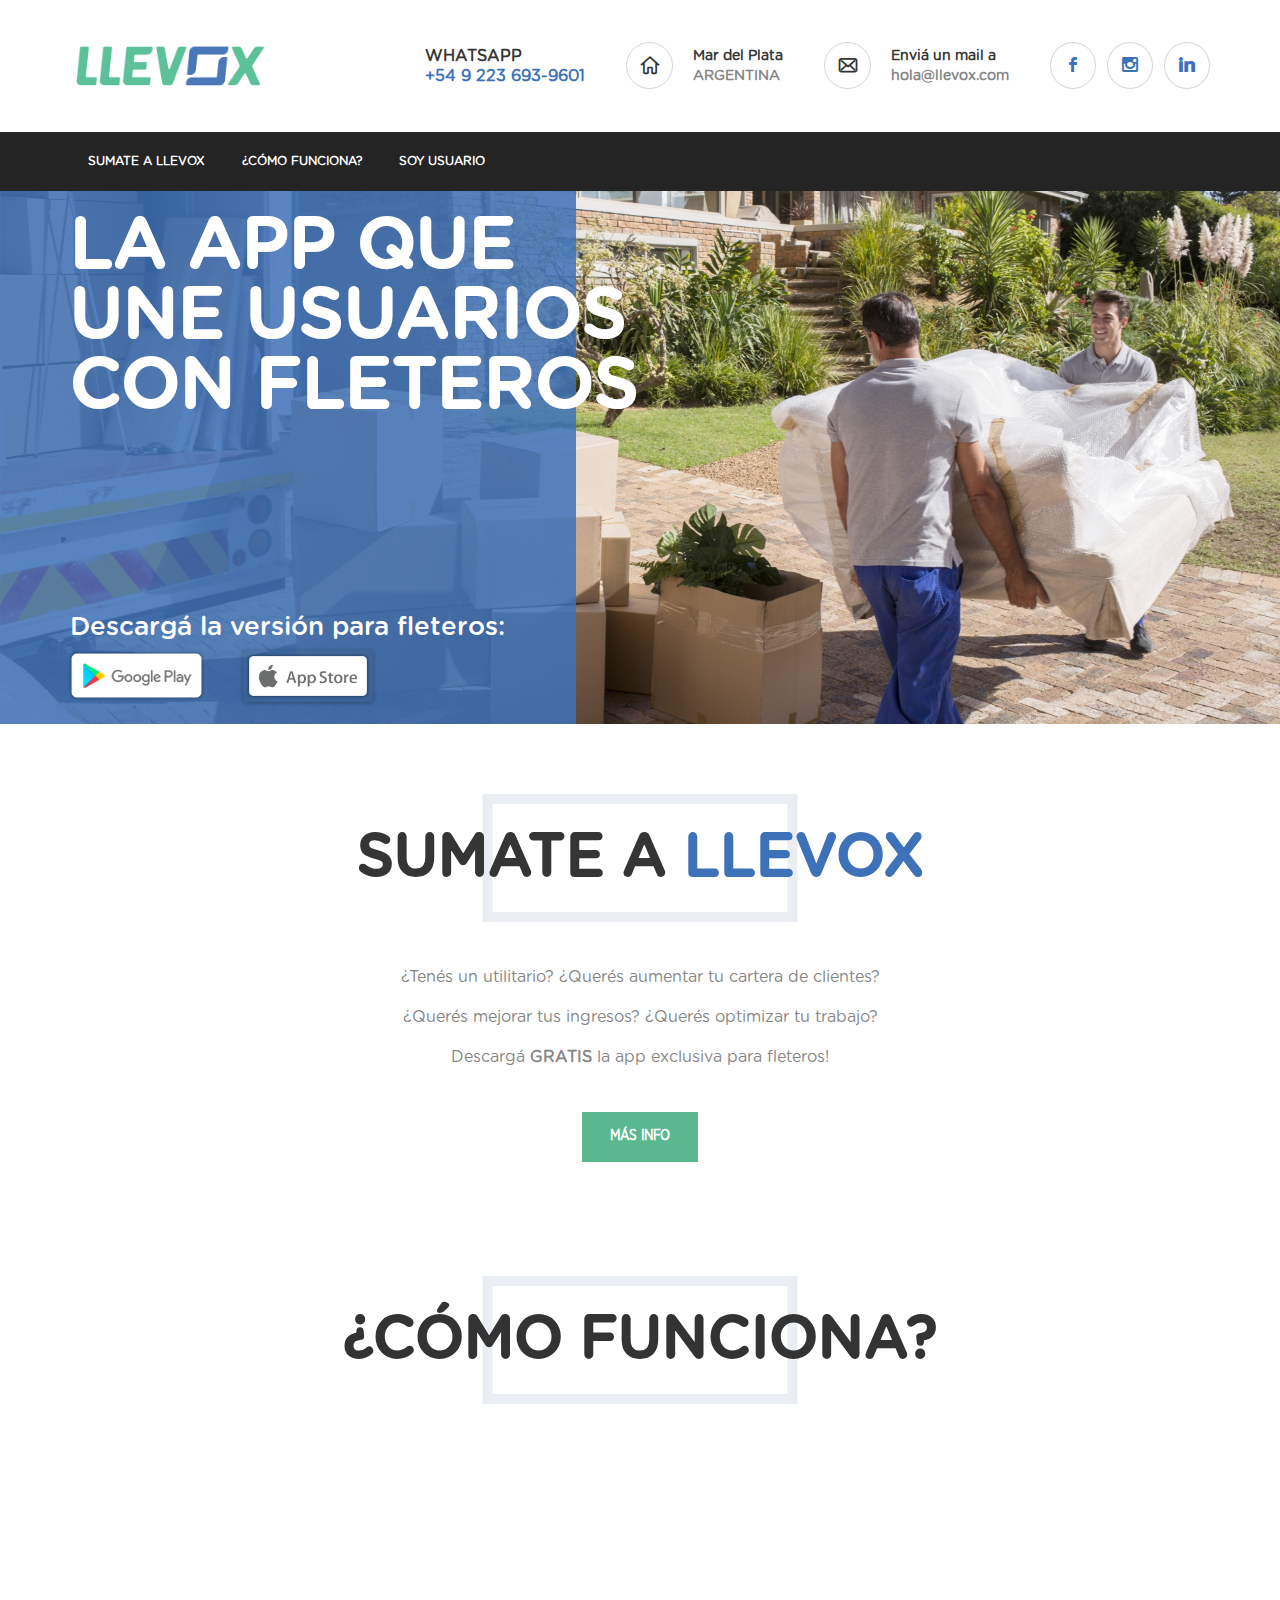
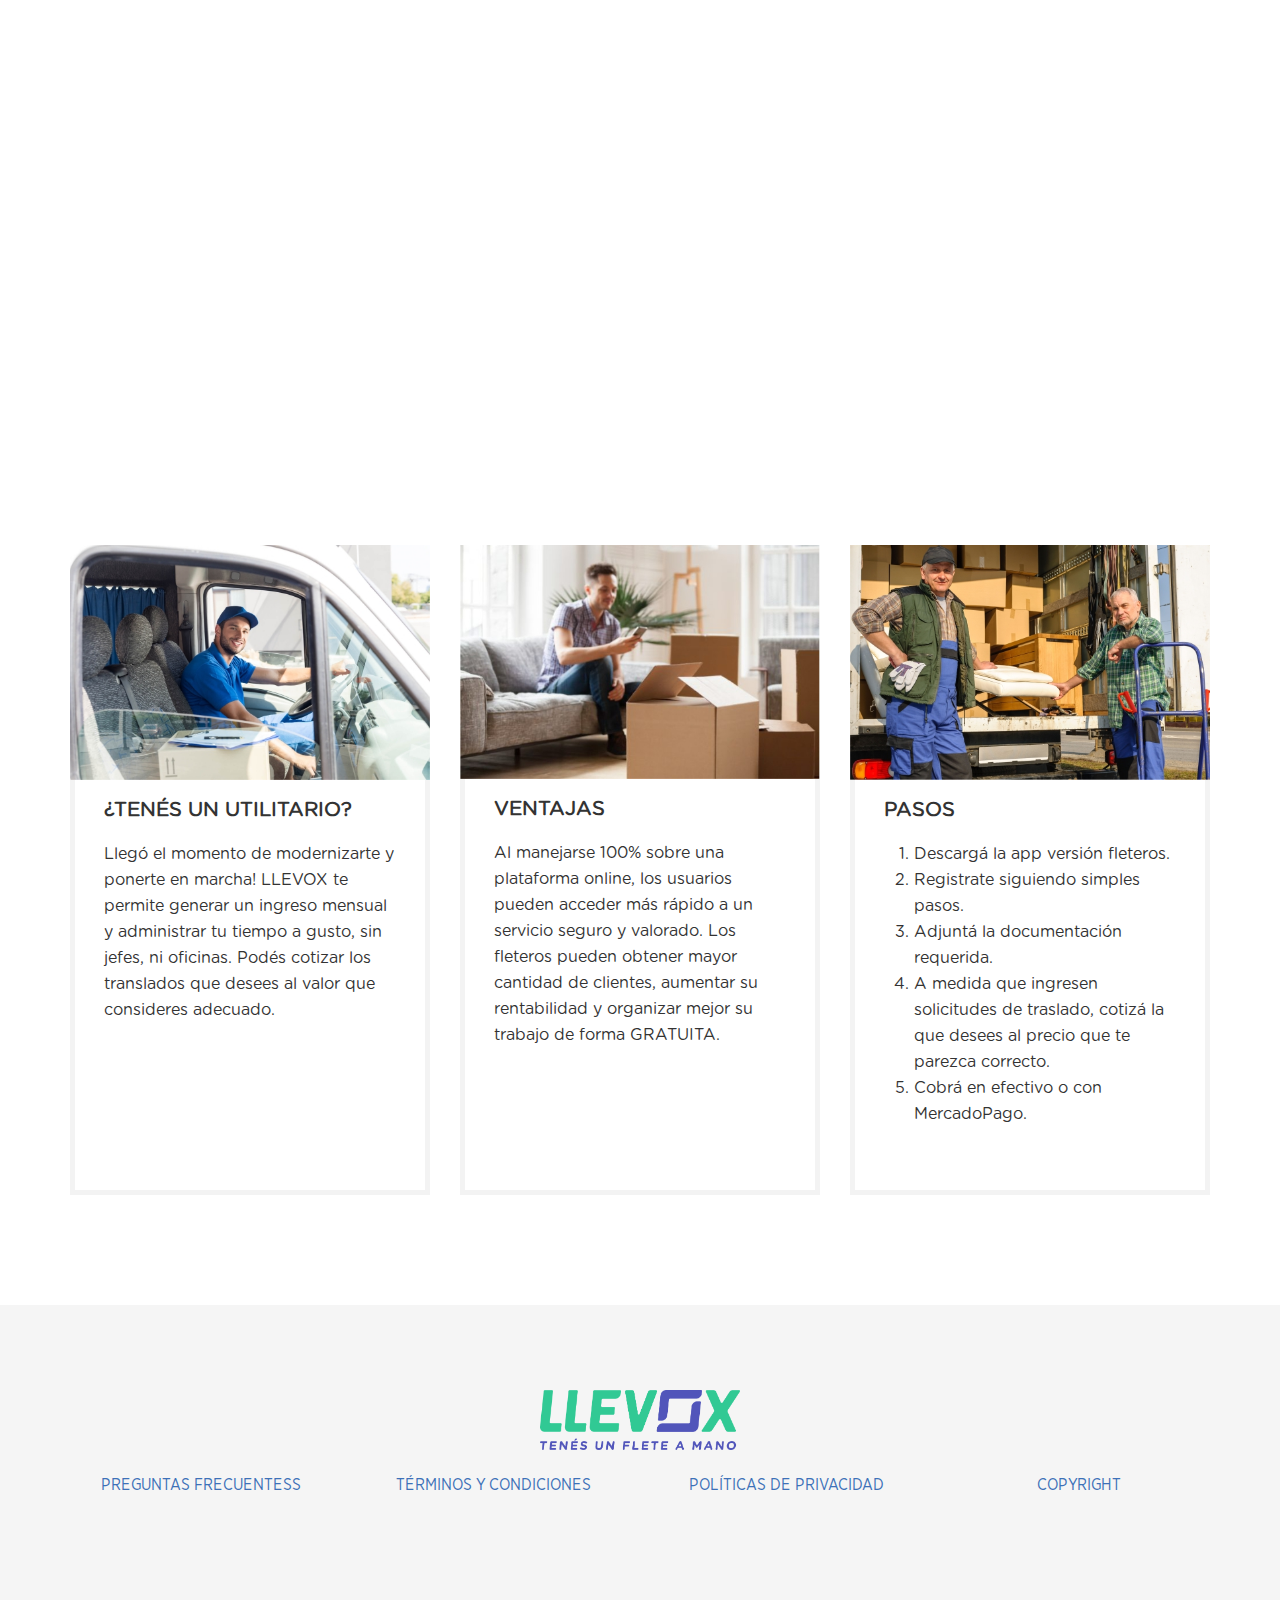
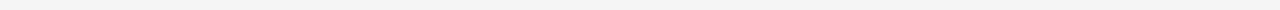
==== commit 046da85e: "test: Test CI/CD process" ====
--- a/fleteros.html
+++ b/fleteros.html
@@ -308,7 +308,7 @@
 			<div class="row text-center">
 				<div class="col-md-3 col-sm-6">
 					<a href="" class="media text-center small-teaser  " data-toggle="modal" data-target="#Frecuentes">
-						PREGUNTAS FRECUENTES</a>
+						PREGUNTAS FRECUENTESS</a>
 				</div>
 				<div class="col-md-3 col-sm-6">
 					<a href="" class="media text-center small-teaser " data-toggle="modal" data-target="#Terminos">TÉRMINOS Y CONDICIONES</a>
@@ -468,7 +468,44 @@
 								<p class="text-justify"><b>Derecho de Acceso</b>: El titular de los datos podrá obtener información de sus datos personales incluidos en los bancos de datos públicos o privados destinados a proveer informes. La información solicitada se debe proporcionar dentro de los DIEZ días corridos de la notificación. Si no se satisface el pedido, quedará expedita la acción de hábeas data. El derecho de acceso a que se refiere este artículo sólo puede ser ejercido en forma gratuita a intervalos no inferiores a seis meses, salvo que se acredite un interés legítimo al efecto. </p>
 
 								<p class="text-justify"><b>Derecho de Rectificación, Actualización o Supresión de datos:</b> El responsable o usuario del banco de datos, debe proceder a la rectificación, supresión o actualización de los datos personales en el plazo máximo de CINCO días hábiles de recibido el reclamo. El incumplimiento de esta obligación dentro del término acordado habilitará a promover la acción de hábeas data. Para dar cumplimiento a dichas solicitudes, el titular de los datos deberá acompañar el formulario que se corresponda con su petición (Acceso a los datos ó Rectificación, actualización o supresión de datos personales incluidos en bancos de datos) junto con copia de su DNI a la dirección de correo electrónico: hola@llevox.com. LLEVOX® dará tratamiento al requerimiento realizado en los plazos previstos más arriba.</p>
-
+								
+								<p class="text-justify"><b>FORMULARIO PARA EL EJERCICIO DEL DERECHO DE ACCESO DATOS DEL RESPONSABLE DEL BANCO DE DATOS O DEL TRATAMIENTO DE DATOS</b></p>
+
+								<p class="text-justify">Nombre: …………………...........................……….. Domicilio: …………………………............. Nº ....... Piso: ………. Dto: …… C.P: ....................................... Localidad: .................................... Provincia: .......................................... DATOS DEL SOLICITANTE D./Dª ........................................................, con domicilio en ……….......................................................... Nº.....…... Piso: ………. Dto: …… C.P: .............. Localidad …………............................... Provincia: .......................................... Teléfono: ……………….…….. E-mail ........................................................ D.N.I: ................................., del que acompaña fotocopia, por medio del presente escrito manifiesta su deseo de ejercer su derecho de acceso, de conformidad con el artículo 14 de la Ley Nº 25.326, y los artículos 14 y 15 de la Reglamentación de la Ley Nº 25.326 aprobada por Decreto Nº 1558/01. SOLICITA.- 1.- Que me facilite gratuitamente el acceso a los datos existentes sobre mi persona en sus bases o registros en el plazo máximo de diez (10) días a contar desde la recepción de esta solicitud, entendiendo que si transcurre este plazo sin contestación expresa, la misma ha sido denegada. En este caso se podrá interponer el reclamo ante la Agencia de Acceso a la Información Pública y quedará expedita la vía para ejercer la acción de protección de los datos personales, en virtud de lo dispuesto por el artículo 14 de la Ley Nº 25.326 y el artículo 14 de su Decreto Reglamentario Nº 1558/01. 2.- Que si la solicitud del derecho de acceso fuese estimada, se remita por correo la información a la dirección arriba indicada en el plazo de diez días desde la resolución estimatoria de la solicitud de acceso. 3.- Que esta información comprenda de modo legible e inteligible los datos que sobre mi persona están incluidos en sus registros, y los resultantes de cualquier elaboración, proceso o tratamiento, así como el origen de los datos, los cesionarios y la especificación de los concretos usos y finalidades para los que se almacenaron.</p>
+
+								<p class="text-justify">En .................................................... a los ........... días del mes de ............................. de 20..... </p>
+
+								<p class="text-justify">Firma: _____________________ Aclaración: ____________________________</p>
+
+								<p class="text-justify"><b>FORMULARIO PARA LA RECTIFICACIÓN, ACTUALIZACIÓN O SUPRESIÓN DE DATOS PERSONALES INCLUIDOS EN BANCOS DE DATOS DATOS DEL RESPONSABLE DEL BANCO DE DATOS</b></p>
+
+								<p class="text-justify">Nombre: …………………...........................……….. Domicilio: …………………………............. Nº ....... Piso: ………. Dto: …… C.P: ....................................... Localidad: .................................... Provincia: .......................................... DATOS DEL SOLICITANTE (TITULAR DE LOS DATOS PERSONALES) 5 D./Dª ........................................................, con domicilio en ……….......................................................... Nº.....…... Piso: ………. Dto: ….....… C.P: .............. Localidad …………...................................... Provincia: ................................................ Teléfono: …………..........…….…….. E-mail ........................................................ D.N.I: ................................., del que se acompaña fotocopia, por medio del presente escrito manifiesta su deseo de ejercer el derecho de rectificación / actualización / supresión, de conformidad con el artículo 16 de la Ley Nº 25.326, y el artículo 16 de su Decreto Reglamentario Nº 1558/01. Completar el que corresponda: Rectificación __;  Actualización__;  Supresión__. SOLICITO: 1. Que en el plazo de cinco (5) días hábiles desde la recepción de esta solicitud se proceda gratuitamente a la rectificación / actualización / supresión, de los datos relativos a mi persona que se encuentren en su base de datos. Los datos que deberán rectificarse/actualizarse/suprimirse se enumeran en la hoja anexa al presente, se acompañan los documentos que acreditan su veracidad. 2. Que me comuniquen por escrito a la dirección arriba indicada, la rectificación/actualización/supresión de los datos una vez realizada. 3. Que para el caso que el responsable del banco de datos considere que la rectificación/actualización/supresión no procede, lo comunique en forma motivada, por escrito y dentro del plazo de cinco (5) días. Se deja constancia que si transcurre el plazo sin que en forma expresa se conteste la petición efectuada, ésta se entenderá denegada, en cuyo caso se podrá interponer el reclamo ante la Dirección Nacional de Protección de Datos Personales y quedará expedita la vía para ejercer la acción de protección de los datos personales, en virtud de lo dispuesto por el artículo 16 inciso 3 de la Ley Nº 25.326. </p>
+
+								<p class="text-justify"><b>DATOS QUE DEBEN RECTIFICARSE:</b></p>
+								
+								<p class="text-justify">
+									<table>
+										<tr>
+											<th>Dato correcto</th>
+											<th>Dato incorrecto</th>
+											<th>Documento acreditativo</th>
+										</tr>
+										<tr>
+											<td></td>
+											<td></td>
+											<td></td>
+										</tr>
+										<tr>
+											<td></td>
+											<td></td>
+											<td></td>
+										</tr>
+									</table>
+								</p>	
+
+								<p class="text-justify">En .................................................... a los ........... días del mes de ............................. de 20..... </p>
+
+								<p class="text-justify">Firma: _____________________ Aclaración: ____________________________</p>
 							</div>
 
 						</ol>	
